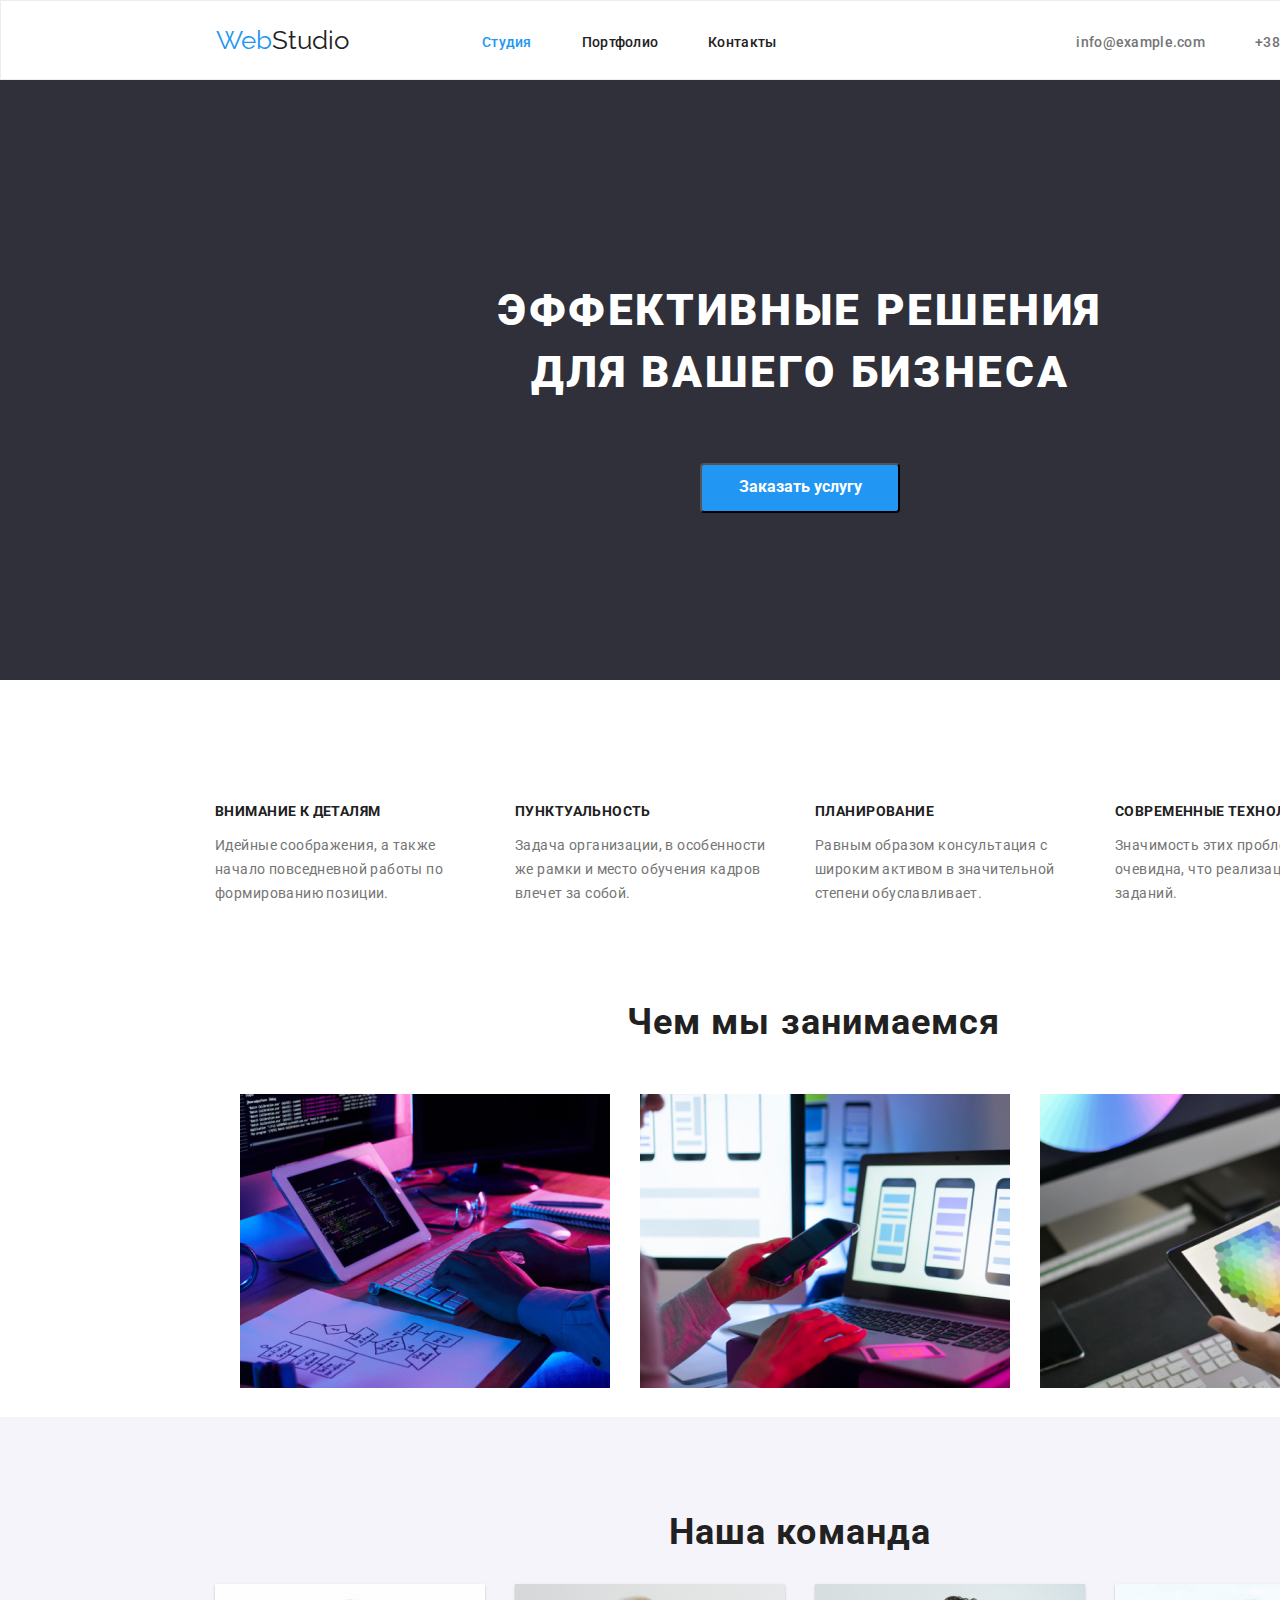
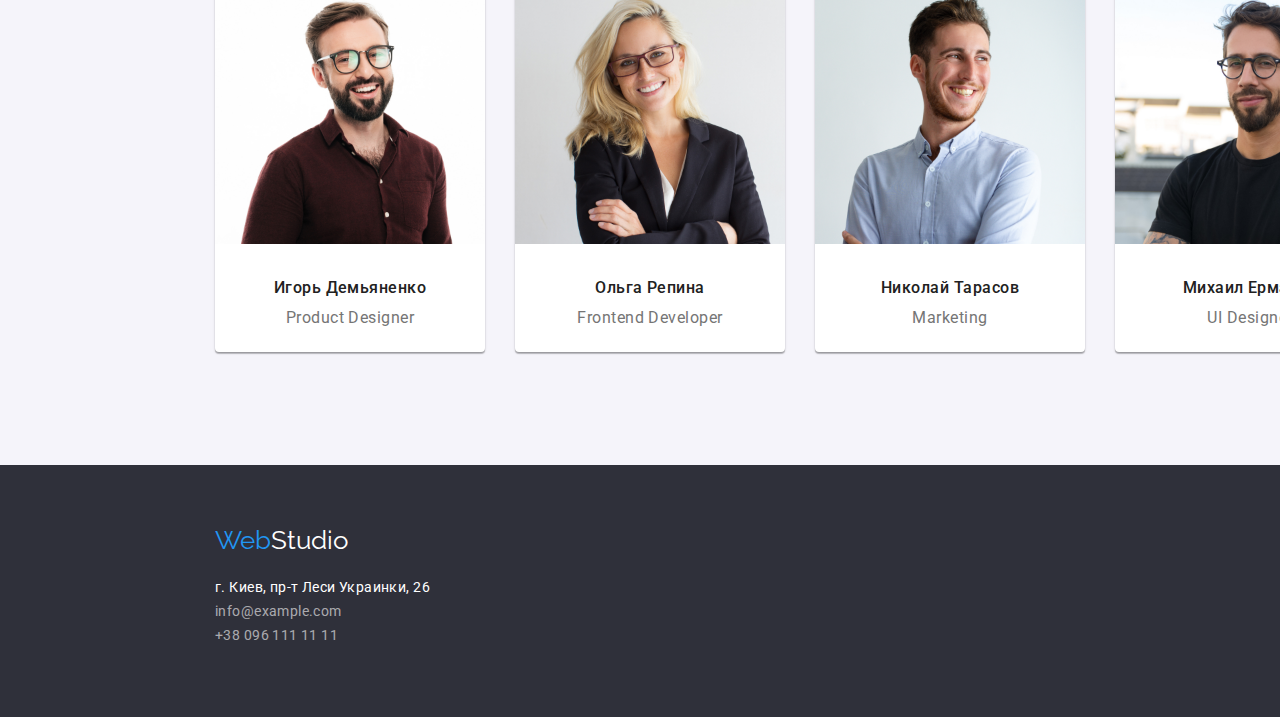
==== index.html @ 8dfb70b3 "Initial commit" ====
<!DOCTYPE html>
<html lang="en">
<head>
    <meta charset="UTF-8">
    <meta http-equiv="X-UA-Compatible" content="IE=edge">
    <meta name="viewport" content="width=device-width, initial-scale=1.0">
    <title>Студия</title>
    <link rel="stylesheet" href="https://cdnjs.cloudflare.com/ajax/libs/modern-normalize/1.0.0/modern-normalize.min.css" />
    <link rel="preconnect" href="https://fonts.googleapis.com">
    <link rel="preconnect" href="https://fonts.gstatic.com" crossorigin>
    <link href="https://fonts.googleapis.com/css2?family=Raleway:wght@700&family=Roboto:wght@400;500;700;900&display=swap" rel="stylesheet">
    <link rel="stylesheet" href="./css/styles.css">

</head>
    <body>
    <header>
         <nav class="page-nav">
        
                <a href="" class="page-nav-logo"><span class="logo-web">Web</span><span class="logo-studio">Studio</span></a>
            
                <ul class="nav-list list">
                    <li> <a href="./index.html" class="link accent">Студия</a></li>
                    <li> <a href="./portfolio.html" class="link">Портфолио</a></li>
                    <li> <a href="" class="link">Контакты</a></li>
                </ul>
        </nav>
                <ul class="page-header-registration list">
                    <li><a href="mailto:info@example.com" class="mail">info@example.com</a></li>
                    <li><a href="tell:+380961111111" class="tell">+38 096 111 11 11</a></li>
                </ul>
     </header>
    
    <main>
        <section class="hero">
            <h1 class="hero-title">Эффективные решения <br> для вашего бизнеса</h1>
            <button type="button" class="hero-button">Заказать услугу</button>
        </section>

         <section class="specifics">

                <h2 hidden>Особенности</h2>

            <ul class="specifics-list list">
                <li class="specifics-section">
                    <h3 class="specifics-title">Внимание к деталям</h3>
                    <p class="specifics-text">Идейные соображения, а также начало повседневной работы по формированию позиции.</p>
                </li> 
                <li class="specifics-section">
                    <h3 class="specifics-title">Пунктуальность</h3>
                    <p class="specifics-text">Задача организации, в особенности же рамки и место обучения кадров влечет за собой.</p>
                </li>
                    <li class="specifics-section">
                    <h3 class="specifics-title">Планирование</h3>
                    <p class="specifics-text">Равным образом консультация с широким активом в значительной степени обуславливает.</p>
                </li>
                <li class="specifics-section">
                        <h3 class="specifics-title">Современные технологии</h3>
                        <p class="specifics-text">Значимость этих проблем настолько очевидна, что реализация плановых заданий.</p>
                </li>
            </ul>
            </section>
            <section  class="works">
                <h2 class="works-title">Чем мы занимаемся</h2>

                <ul class="works-list list">
                    <li>
                        <img class="works-img" src="./images/img.jpg" alt="Обработка данных" width="370">
                    </li>
                    <li>
                        <img class="works-img" src="./images/phon.jpg" alt="Адаптация для мобильных устройств" width="370">
                    </li>
                    <li>
                        <img class="works-img" src="./images/planshet.jpg" alt="визуальный контент" width="370">
                    </li>
                </ul>
            </section> 

        <section class="about-team">
            <h2 class="about-team-title">Наша команда</h2>

            <ul class="team-list list">
                <li>
                    <div class="person-card">
                        <img src="./images/demianenko.jpg" alt="portrait" width="270">
                        <h3 class="team-name">Игорь Демьяненко</h3>
                        <p class="team-position">Product Designer</p>
                    </div>
                </li>
                <li>
                    <div class="person-card">
                        <img src="./images/repina.jpg" alt="portrait" width="270">
                        <h3 class="team-name">Ольга Репина</h3>
                        <p class="team-position">Frontend Developer</p>
                    </div>
                </li>
                <li>
                    <div class="person-card">
                        <img src="./images/tarasov.jpg" alt="portrait" width="270">
                        <h3 class="team-name">Николай Тарасов</h3>
                        <p class="team-position">Marketing</p>
                    </div>
                </li>
                <li>
                    <div class="person-card">
                        <img src="./images/ermakov.jpg" alt="portrait" width="270">
                        <h3 class="team-name">Михаил Ермаков</h3>
                        <p class="team-position">UI Designer</p>
                    </div>
                </li>
            </ul>        
        </section>
    </main>

    <footer>
        <div class="footer">
            <div class="footer-logo">
                <a href="" class="page-nav-logo"><span class="logo-web">Web</span><span class="logo-studio-footer">Studio</span></a>
            </div>
            <address>
                <ul class="footer-list list">
                    <li class="footer-list-adress"><a href="address">г. Киев, пр-т Леси Украинки, 26</a></li>
                    <li class="footer-list-mail"><a href="mailto:info@example.com">info@example.com</a></li>
                    <li class="footer-list-tell"><a href="tel:+380961111111">+38 096 111 11 11</a></li>
                </ul>
            </address>
        </div>
      
    </footer>

</body>
</html>
---- css/styles.css ----
:root {
    --primary-text-color: #757575;
    --title-text-color: #212121;
    --accent-color: #2196f3;
    --bj-color: #ffffff;
    --bj-hero: #2f303a;
    --bj-about: #e5e5e5;
    --bj-team: #f5f4fa;
}

body {
    font-family: "Roboto", sans-serif;
}

header {
    box-sizing: border-box;
    width: 1600px;
    height: 80px;
    border: 1px solid #ECECEC;
    background-color: var(--bj-color);
}

.header:hover,
.header:active,
.hero:focus {
    color: #2196f3;
}

.page-nav {
    display: flex;
    float: left;
}

.logo-web {
    font-family: "Raleway", sans-serif;
    font-size: 26px;
    line-height:1.2;
    color: var(--accent-color);
}

.logo-studio {
    font-family: "Raleway", sans-serif;
    font-size: 26px;
    line-height:1.2;
    color: var(--title-text-color);
}

.list {
    list-style: none;
}

.link,
.mail,
.tell {
    text-decoration: none;
}

.link {
    font-weight: 500;
    font-size: 14px;
    line-height: 1.14;
    letter-spacing: 0.02em;
    margin-right: 50px;
    color: var(--title-text-color);
}

.accent {
    color: var(--accent-color);
}

.mail,
.tell {
    font-weight: 500;
    font-size: 14px;
    line-height:1.14;
    letter-spacing: 0.02em;
    color: var(--primary-text-color);
}

.tell {
    margin-right: 215px;
    margin-left: 50px;
}

.mail {
    margin-left: 210px;
}

.nav-list,
.page-header-registration {
    display: flex;
    text-align: center;
    margin: 0px;
    padding-top: 32px;
}

.page-nav-logo {
    margin: 24px 93px 25px 215px;
}

.page-nav-logo:hover,
.nav-list .link:hover,
.page-header-registration .mail:hover,
.page-header-registration .tell:hover {
    color: var(--accent-color);
}

.page-nav-logo:focus,
.nav-list .link:focus,
.page-header-registration .mail:focus,
.page-header-registration .tell:focus {
    color: var(--accent-color);
}

.page-header-registration .mail,
.page-header-registration .tell {
    cursor: pointer;
}

.page-nav-logo {
    text-decoration: none;
}

.nav-list>li {
    text-decoration: none;
}

.hero {
    display: block;
    flex-direction: column;
    width: 1600px;
    height: 600px;
    background-color: var(--bj-hero);
}

.hero-title {
    text-align: center;
    text-transform: uppercase;
    margin-top: 0px;
    padding-top: 200px;
    font-weight: 900;
    font-size: 44px;
    line-height:1.4;
    letter-spacing: 0.06em;
    color: var(--bj-color);
}

.hero-button {
    width: 200px;
    height: 50px;
    left: 700px;
    top: 430px;
    width: 200px;
    height: 50px;
    margin: 30px 700px 200px 700px;
    border-radius: 4px;
    background: var(--accent-color);
    font-weight: 700;
    font-size: 16px;
    line-height:1.9;
    text-align: center;
    color: var(--bj-color);
}

.hero-button:hover {
    cursor: pointer;
}

.hero-button:focus {
    border-color: var(--bj-color);
}

.about {
    background-color: var(--bj-about);
}

.specifics {
    padding-bottom: 94px;
}

.specifics-list {
    box-sizing: border-box;
    width: 1170px;
    height: 101px;
    display: flex;
    padding-left: 215px;
    padding-right: 215px;
    padding-top: 94px;
}

.specifics-section {
    float: left;
    margin-right: 30px;
}

.specifics-title {
    font-weight: 700;
    font-size: 14px;
    line-height: 1.14;
    letter-spacing: 0.03em;
    text-transform: uppercase;
    color: var(--title-text-color);
}

.specifics-text {
    width: 270px;
    height: 75px;
    margin-top: 10px;
    font-size: 14px;
    line-height: 1.7;
    letter-spacing: 0.03em;
    color: var(--primary-text-color);
}

.works {
    box-sizing: border-box;
    width: 1170px;
    height: 386px;
    padding-left: 200px;
}

.works-title {
    font-weight: 700;
    font-size: 36px;
    line-height: 1.2;
    letter-spacing: 0.03em;
    margin-top: 94px;
    margin-bottom: 50px;
    margin-left: 427px;
    color: var(--title-text-color);
}

.works-list {
    display: flex;
    align-items: center;
    margin: 0;
}

.works-img {
    margin: 0;
    margin-right: 30px;
}

.about-team {
    box-sizing: border-box;
    width: 1600px;
    height: 648px;
    background-color: var(--bj-team);
}

.about-team-title {
    font-weight: 700;
    font-size: 36px;
    line-height: 1.2;
    text-align: center;
    letter-spacing: 0.03em;
    color: var(--title-text-color);
    padding-top: 94px;
}

.team-list {
    display: flex;
    align-items: center;
    margin: 0;
    padding-left: 215px;
}

.person-card {
    box-sizing: border-box;
    width: 270px;
    height: 368px;
    background-color: var(--bj-color);
    border-radius: 0px 0px 4px 4px;
    box-shadow: 0px 1px 3px rgba(0, 0, 0, 0.12), 0px 1px 1px rgba(0, 0, 0, 0.14),
        0px 2px 1px rgba(0, 0, 0, 0.2);
    margin-right: 30px;
}

.team-name {
    font-weight: 500;
    font-size: 16px;
    line-height: 1.2;
    text-align: center;
    letter-spacing: 0.03em;
    color: var(--title-text-color);
    margin-top: 30px;
    margin-bottom: 0px;
}

.team-position {
    font-size: 16px;
    line-height: 1.2;
    text-align: center;
    letter-spacing: 0.03em;
    color: var(--primary-text-color);
    margin-top: 10px;
}

.footer {
    box-sizing: border-box;
    width: 1600px;
    height: 252px;
    background-color: var(--bj-hero);
}

.footer-logo {
    padding-top: 60px;
}

.logo-studio-footer {
    font-family: "Raleway", sans-serif;
    font-size: 26px;
    line-height: 1.2;
    color: var(--bj-color);
}

.footer-list {
    margin: 0;
    padding-left: 215px;
    padding-top: 20px;
    text-decoration: none;
}

.footer-list-adress > a{
    font-style: normal;
    font-weight: 400;
    font-size: 14px;
    line-height: 1.7;
    letter-spacing: 0.03em;
    text-decoration: none;
    margin-top: 20px;
    color: var(--bj-color);
    }

.footer-list-mail > a{
    font-style: normal;
    font-weight: 400;
    font-size: 14px;
    line-height: 1.7;    
    letter-spacing: 0.03em;
    color: rgba(255, 255, 255, 0.6);
    text-decoration: none;
    padding-top: 9px;
}

.footer-list-tell > a {
    font-style: normal;
    font-weight: 400;
    font-size: 14px;
    line-height: 1.7;
    letter-spacing: 0.03em;
    color: rgba(255, 255, 255, 0.6);
    text-decoration: none;
    padding-top: 9px;
}

.footer-list-mail > a:hover,
.footer-list-tell > a:hover,
.footer-list-mail > a:focus,
.footer-list-tell > a:focus {
    color: var(--accent-color);
}

.portfolio-main {
    box-sizing: border-box;
    width: 1445px;
    margin: 0px 0px;
    padding-left: 215px;
}

.nav {
    margin: 0;
  padding-top: 94px;
  padding-left: 280px;
  padding-bottom: 50px;
}

.nav-button {
    font-weight: 500;
    font-size: 16px;
    line-height: 1.6;
    text-align: center;
    letter-spacing: 0.03em;
    color: var(--title-text-color);
    background-color: var(--bj-team);
    border-radius: 4px;
    border: none;
    padding: 6px 22px;
}

.nav-button:hover,
.nav-button:focus {
    cursor: pointer;
    color: var(--bj-color);
    background-color: var(--accent-color);
    box-shadow: 0px 3px 1px rgba(0, 0, 0, 0.1),
    0px 1px 2px rgba(0, 0, 0, 0.08),
    0px 2px 2px rgba(0, 0, 0, 0.12);
}

.project-cards {
    box-sizing: border-box;
    width: 1170;
    display: flex;
    flex-wrap: wrap;
    padding-left: 0;
    padding-bottom: 94px;
    display: flex;
}

.project-cards > li {
    padding-right: 30px;
    padding-bottom: 30px;
}

.project {
    box-sizing: border-box;
    width: 370px;
    height: 404px;
    border: 1px solid #EEEEEE;
    background-color: var(--bj-color);
    margin: 0;
    
}

.project-photo {
    margin: 0;
}

.project-name {
    font-weight: 700;
    font-size: 18px;
    line-height: 2;    
    letter-spacing: 0.06em;
    margin-left: 24px;
    color: var(--title-text-color);
}

.project-about {
    font-size: 16px;
    line-height: 1.9;
    letter-spacing: 0.03em;
    color: var(--primary-text-color);
    margin-left: 24px;
}
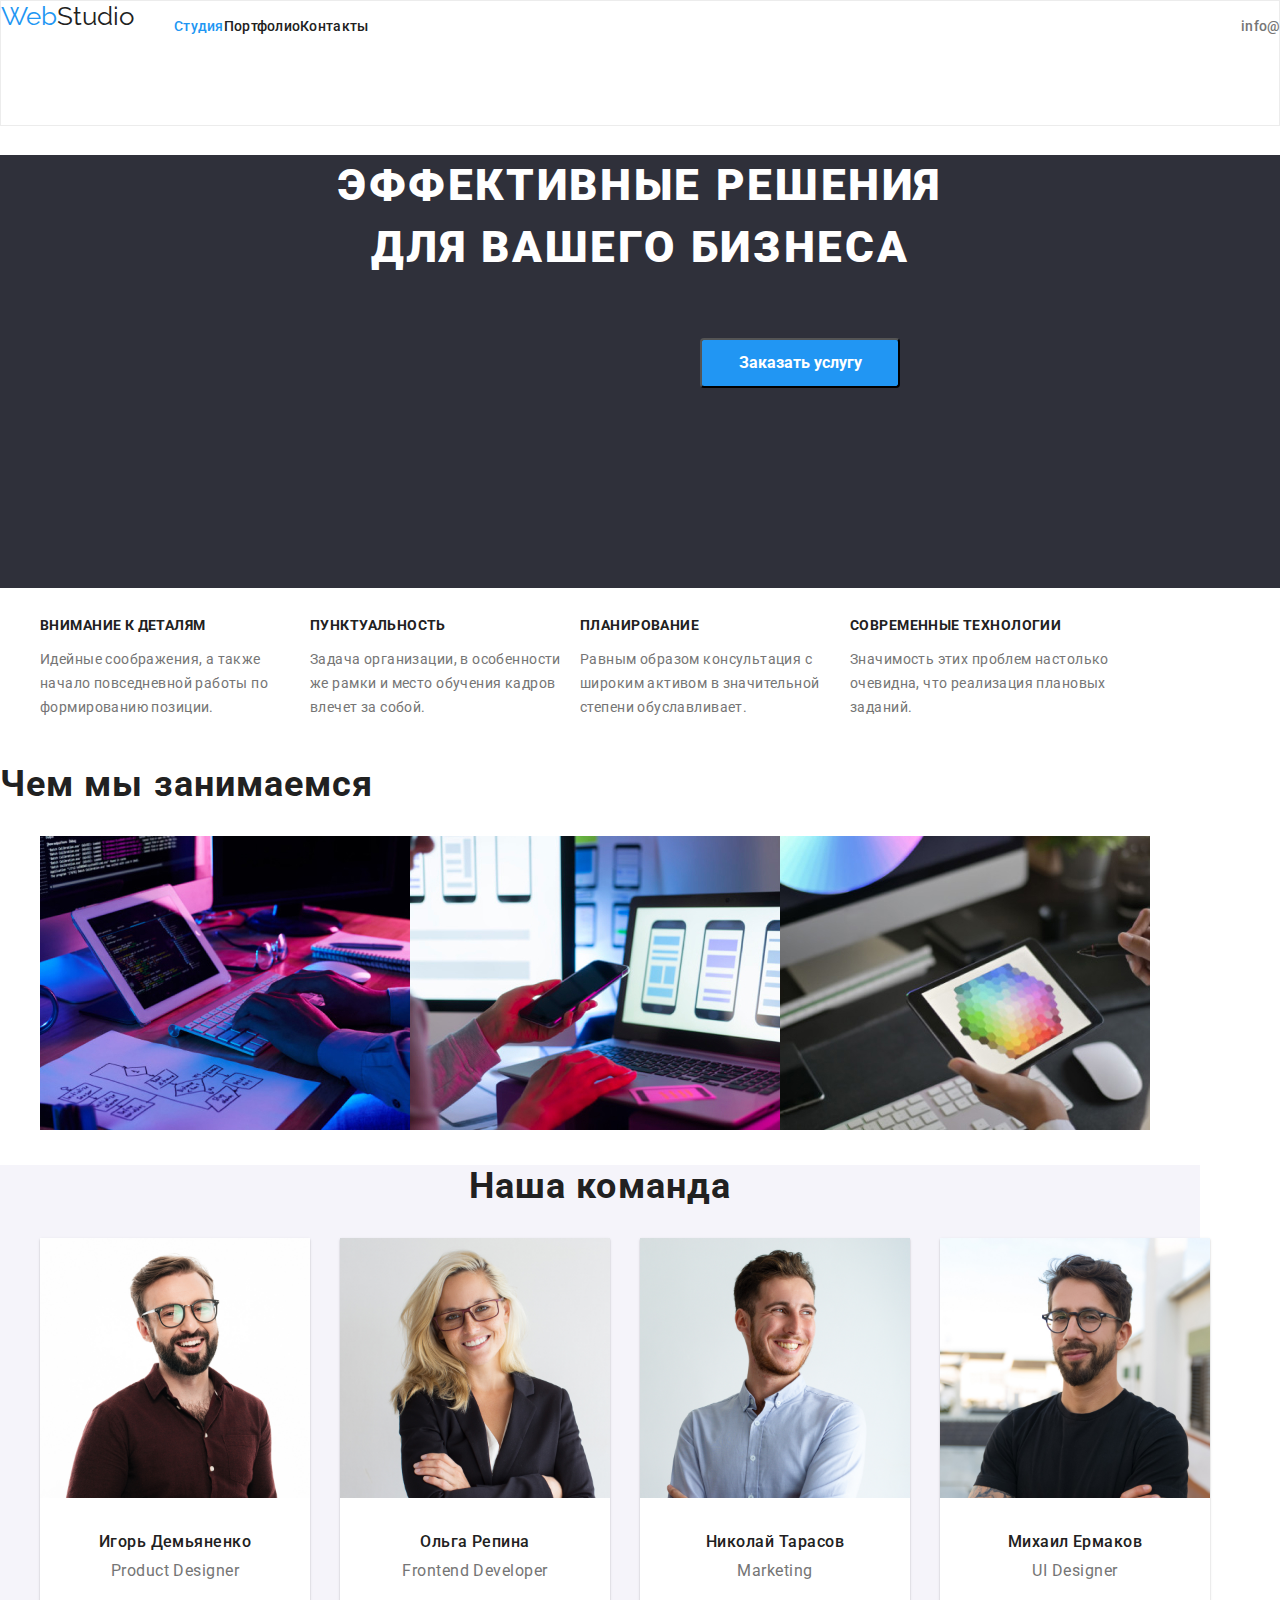
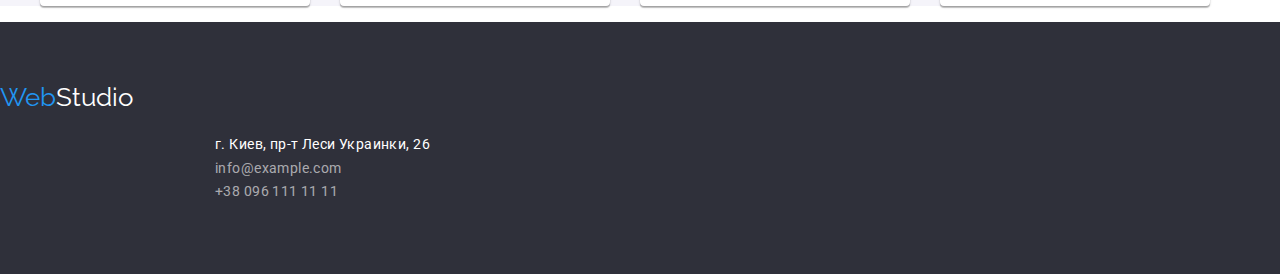
==== commit e3ae8c5b: "remove paddings" ====
--- a/index.html
+++ b/index.html
@@ -14,7 +14,7 @@
 </head>
     <body>
     <header>
-         <nav class="page-nav">
+         <nav class="page-nav container">
         
                 <a href="" class="page-nav-logo"><span class="logo-web">Web</span><span class="logo-studio">Studio</span></a>
             
@@ -36,7 +36,7 @@
             <button type="button" class="hero-button">Заказать услугу</button>
         </section>
 
-         <section class="specifics">
+         <section class="specifics container">
 
                 <h2 hidden>Особенности</h2>
 
@@ -59,7 +59,7 @@
                 </li>
             </ul>
             </section>
-            <section  class="works">
+            <section  class="works container">
                 <h2 class="works-title">Чем мы занимаемся</h2>
 
                 <ul class="works-list list">
@@ -75,7 +75,7 @@
                 </ul>
             </section> 
 
-        <section class="about-team">
+        <section class="about-team container">
             <h2 class="about-team-title">Наша команда</h2>
 
             <ul class="team-list list">
@@ -112,7 +112,7 @@
     </main>
 
     <footer>
-        <div class="footer">
+        <div class="footer container">
             <div class="footer-logo">
                 <a href="" class="page-nav-logo"><span class="logo-web">Web</span><span class="logo-studio-footer">Studio</span></a>
             </div>
--- a/css/styles.css
+++ b/css/styles.css
@@ -13,11 +13,13 @@
 }
 
 header {
-    box-sizing: border-box;
-    width: 1600px;
-    height: 80px;
     border: 1px solid #ECECEC;
     background-color: var(--bj-color);
+    outline: 1px #212121;
+}
+
+.container {
+    width: 1200px;
 }
 
 .header:hover,
@@ -60,7 +62,6 @@
     font-size: 14px;
     line-height: 1.14;
     letter-spacing: 0.02em;
-    margin-right: 50px;
     color: var(--title-text-color);
 }
 
@@ -78,24 +79,19 @@
 }
 
 .tell {
-    margin-right: 215px;
-    margin-left: 50px;
+   
 }
 
 .mail {
-    margin-left: 210px;
 }
 
 .nav-list,
 .page-header-registration {
     display: flex;
     text-align: center;
-    margin: 0px;
-    padding-top: 32px;
 }
 
 .page-nav-logo {
-    margin: 24px 93px 25px 215px;
 }
 
 .page-nav-logo:hover,
@@ -128,16 +124,12 @@
 .hero {
     display: block;
     flex-direction: column;
-    width: 1600px;
-    height: 600px;
     background-color: var(--bj-hero);
 }
 
 .hero-title {
     text-align: center;
     text-transform: uppercase;
-    margin-top: 0px;
-    padding-top: 200px;
     font-weight: 900;
     font-size: 44px;
     line-height:1.4;
@@ -175,22 +167,15 @@
 }
 
 .specifics {
-    padding-bottom: 94px;
 }
 
 .specifics-list {
-    box-sizing: border-box;
-    width: 1170px;
-    height: 101px;
-    display: flex;
-    padding-left: 215px;
-    padding-right: 215px;
-    padding-top: 94px;
+    display: flex;
+
 }
 
 .specifics-section {
-    float: left;
-    margin-right: 30px;
+  
 }
 
 .specifics-title {
@@ -204,19 +189,10 @@
 
 .specifics-text {
     width: 270px;
-    height: 75px;
-    margin-top: 10px;
     font-size: 14px;
     line-height: 1.7;
     letter-spacing: 0.03em;
     color: var(--primary-text-color);
-}
-
-.works {
-    box-sizing: border-box;
-    width: 1170px;
-    height: 386px;
-    padding-left: 200px;
 }
 
 .works-title {
@@ -224,27 +200,18 @@
     font-size: 36px;
     line-height: 1.2;
     letter-spacing: 0.03em;
-    margin-top: 94px;
-    margin-bottom: 50px;
-    margin-left: 427px;
     color: var(--title-text-color);
 }
 
 .works-list {
     display: flex;
     align-items: center;
-    margin: 0;
 }
 
 .works-img {
-    margin: 0;
-    margin-right: 30px;
 }
 
 .about-team {
-    box-sizing: border-box;
-    width: 1600px;
-    height: 648px;
     background-color: var(--bj-team);
 }
 
@@ -255,14 +222,11 @@
     text-align: center;
     letter-spacing: 0.03em;
     color: var(--title-text-color);
-    padding-top: 94px;
 }
 
 .team-list {
     display: flex;
     align-items: center;
-    margin: 0;
-    padding-left: 215px;
 }
 
 .person-card {
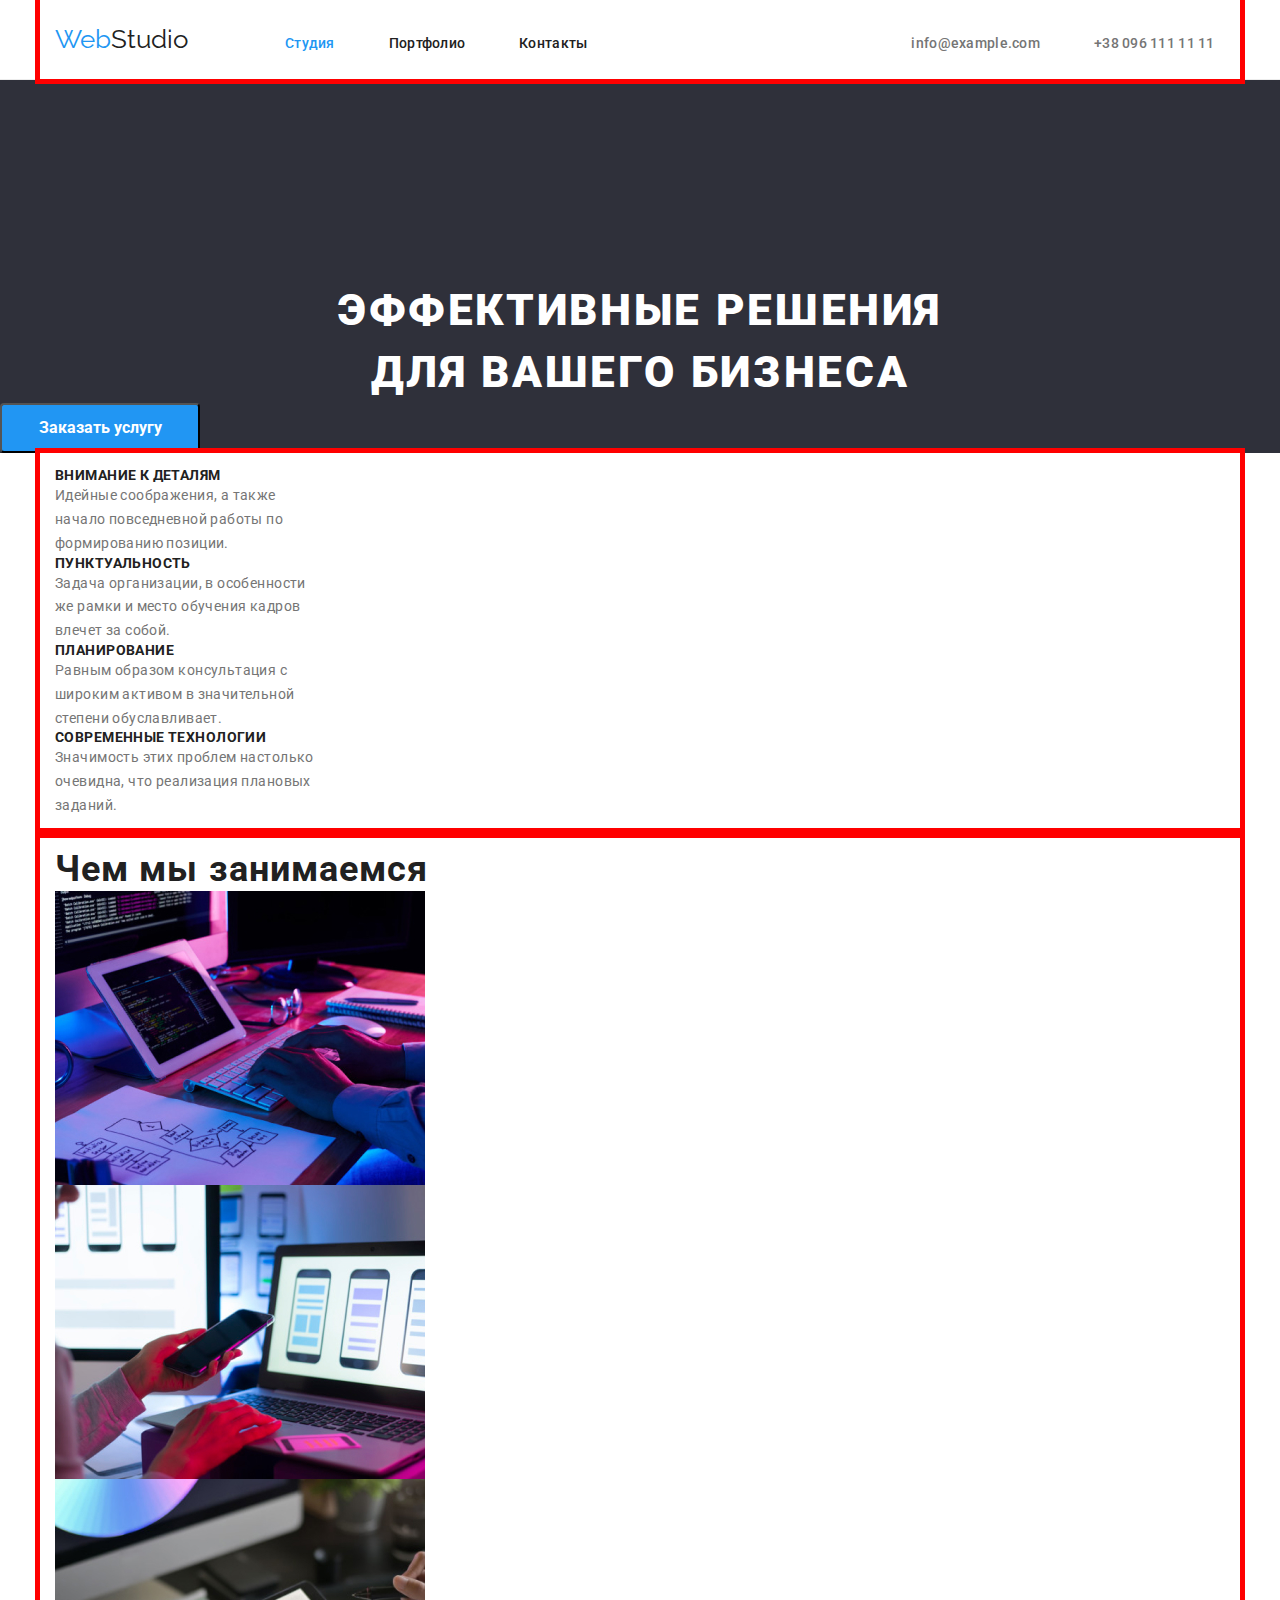
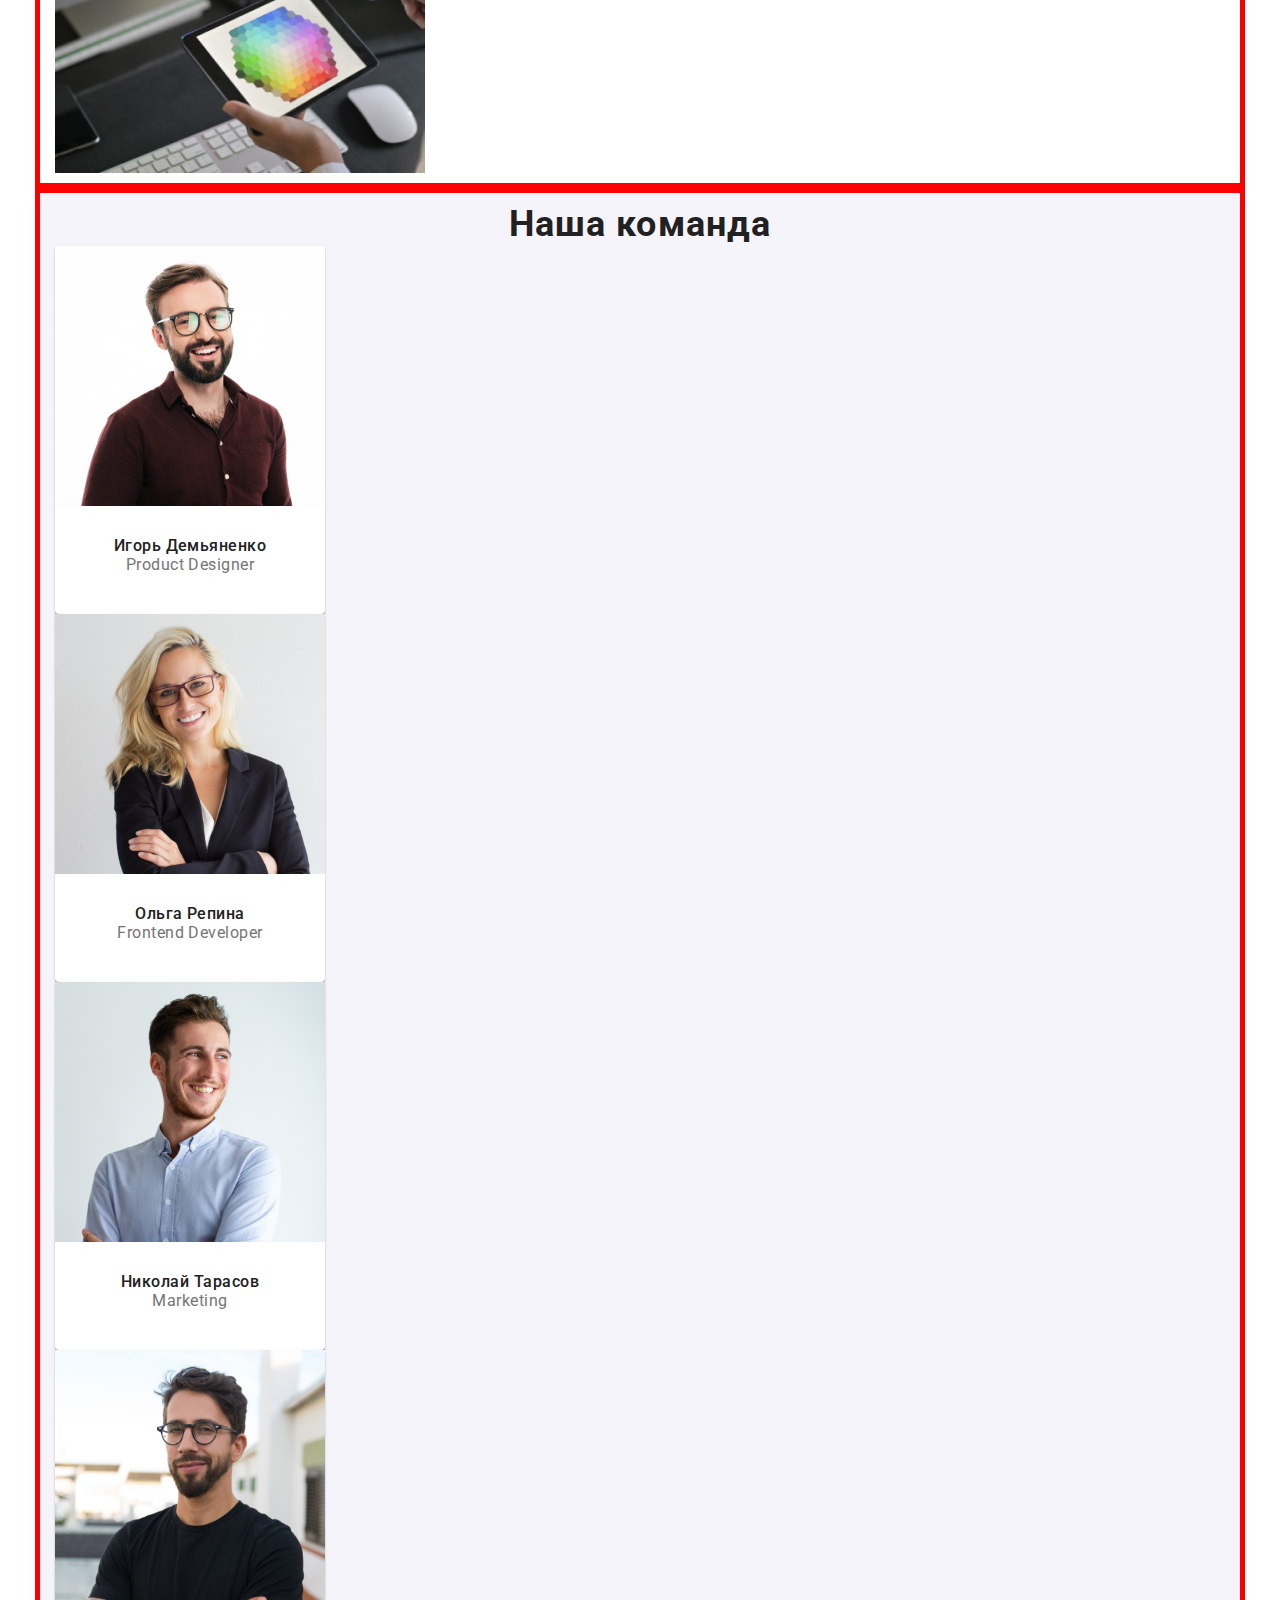
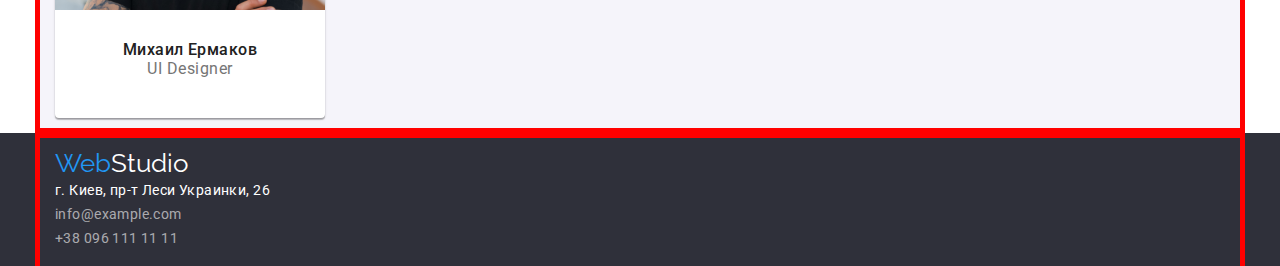
==== commit 35d65342: "update" ====
--- a/index.html
+++ b/index.html
@@ -1,5 +1,5 @@
 <!DOCTYPE html>
-<html lang="en">
+<html lang="ru">
 <head>
     <meta charset="UTF-8">
     <meta http-equiv="X-UA-Compatible" content="IE=edge">
@@ -14,9 +14,9 @@
 </head>
     <body>
     <header>
-         <nav class="page-nav container">
-        
-                <a href="" class="page-nav-logo"><span class="logo-web">Web</span><span class="logo-studio">Studio</span></a>
+        <div class="header container">
+         <nav class="page-nav">
+                        <a href="" class="page-nav-logo"><span class="logo-web">Web</span><span class="logo-studio">Studio</span></a>
             
                 <ul class="nav-list list">
                     <li> <a href="./index.html" class="link accent">Студия</a></li>
@@ -28,17 +28,18 @@
                     <li><a href="mailto:info@example.com" class="mail">info@example.com</a></li>
                     <li><a href="tell:+380961111111" class="tell">+38 096 111 11 11</a></li>
                 </ul>
+        </div>
      </header>
     
     <main>
         <section class="hero">
-            <h1 class="hero-title">Эффективные решения <br> для вашего бизнеса</h1>
+            <h1 class="hero-title ">Эффективные решения <br> для вашего бизнеса</h1>
             <button type="button" class="hero-button">Заказать услугу</button>
         </section>
 
          <section class="specifics container">
 
-                <h2 hidden>Особенности</h2>
+                <h2 class="visually-hidden">Особенности</h2>
 
             <ul class="specifics-list list">
                 <li class="specifics-section">
@@ -83,28 +84,28 @@
                     <div class="person-card">
                         <img src="./images/demianenko.jpg" alt="portrait" width="270">
                         <h3 class="team-name">Игорь Демьяненко</h3>
-                        <p class="team-position">Product Designer</p>
+                        <p class="team-position" lang="en">Product Designer</p>
                     </div>
                 </li>
                 <li>
                     <div class="person-card">
                         <img src="./images/repina.jpg" alt="portrait" width="270">
                         <h3 class="team-name">Ольга Репина</h3>
-                        <p class="team-position">Frontend Developer</p>
+                        <p class="team-position" lang="en">Frontend Developer</p>
                     </div>
                 </li>
                 <li>
                     <div class="person-card">
                         <img src="./images/tarasov.jpg" alt="portrait" width="270">
                         <h3 class="team-name">Николай Тарасов</h3>
-                        <p class="team-position">Marketing</p>
+                        <p class="team-position" lang="en">Marketing</p>
                     </div>
                 </li>
                 <li>
                     <div class="person-card">
                         <img src="./images/ermakov.jpg" alt="portrait" width="270">
                         <h3 class="team-name">Михаил Ермаков</h3>
-                        <p class="team-position">UI Designer</p>
+                        <p class="team-position" lang="en">UI Designer</p>
                     </div>
                 </li>
             </ul>        
@@ -124,7 +125,6 @@
                 </ul>
             </address>
         </div>
-      
     </footer>
 
 </body>
--- a/css/styles.css
+++ b/css/styles.css
@@ -8,29 +8,51 @@
     --bj-team: #f5f4fa;
 }
 
+.visually-hidden {
+    clip: rect(0 0 0 0);
+    clip-path: inset(50%);
+    height: 1px;
+    overflow: hidden;
+    position: absolute;
+    white-space: nowrap;
+    width: 1px;
+}
+img {
+    display: block;
+    max-width: 100%;
+    height: auto;
+}
+
+h1, h2, h3, h4, p {
+    margin: 0;
+}
+
 body {
     font-family: "Roboto", sans-serif;
+    justify-content: center;
+    align-items: baseline;
 }
 
 header {
-    border: 1px solid #ECECEC;
+    border-bottom: 1px solid #ECECEC;
     background-color: var(--bj-color);
-    outline: 1px #212121;
-}
+    }
 
 .container {
     width: 1200px;
-}
-
-.header:hover,
-.header:active,
-.hero:focus {
-    color: #2196f3;
+    padding: 15px;
+    outline: 5px solid red;
+    align-items: center;
+    margin-left: auto;
+    margin-right: auto;
+}
+.header {
+    padding-top: 24px;
+    padding-bottom: 24px;
 }
 
 .page-nav {
-    display: flex;
-    float: left;
+    display: inline-block;
 }
 
 .logo-web {
@@ -49,6 +71,8 @@
 
 .list {
     list-style: none;
+    margin: 0;
+    padding: 0;
 }
 
 .link,
@@ -60,7 +84,7 @@
 .link {
     font-weight: 500;
     font-size: 14px;
-    line-height: 1.14;
+    line-height: 16px;
     letter-spacing: 0.02em;
     color: var(--title-text-color);
 }
@@ -78,20 +102,18 @@
     color: var(--primary-text-color);
 }
 
-.tell {
-   
-}
-
-.mail {
-}
-
 .nav-list,
 .page-header-registration {
-    display: flex;
-    text-align: center;
-}
-
-.page-nav-logo {
+    display: inline-block;
+}
+
+.nav-list {
+    margin-left: 93px;
+    margin-right: 270px;
+}
+
+.page-header-registration .mail {
+    padding-right: 50px;
 }
 
 .page-nav-logo:hover,
@@ -111,19 +133,24 @@
 .page-header-registration .mail,
 .page-header-registration .tell {
     cursor: pointer;
-}
+    }
 
 .page-nav-logo {
     text-decoration: none;
 }
 
 .nav-list>li {
-    text-decoration: none;
+    display: inline;
+    text-decoration: none;
+    margin-right: 50px;
+}
+
+.page-header-registration > li {
+    display: inline;
 }
 
 .hero {
-    display: block;
-    flex-direction: column;
+    padding-top: 200px;
     background-color: var(--bj-hero);
 }
 
@@ -140,11 +167,6 @@
 .hero-button {
     width: 200px;
     height: 50px;
-    left: 700px;
-    top: 430px;
-    width: 200px;
-    height: 50px;
-    margin: 30px 700px 200px 700px;
     border-radius: 4px;
     background: var(--accent-color);
     font-weight: 700;
@@ -156,6 +178,7 @@
 
 .hero-button:hover {
     cursor: pointer;
+    background-color: ;
 }
 
 .hero-button:focus {
@@ -170,7 +193,6 @@
 }
 
 .specifics-list {
-    display: flex;
 
 }
 
@@ -204,8 +226,7 @@
 }
 
 .works-list {
-    display: flex;
-    align-items: center;
+
 }
 
 .works-img {
@@ -225,8 +246,7 @@
 }
 
 .team-list {
-    display: flex;
-    align-items: center;
+
 }
 
 .person-card {
@@ -237,7 +257,6 @@
     border-radius: 0px 0px 4px 4px;
     box-shadow: 0px 1px 3px rgba(0, 0, 0, 0.12), 0px 1px 1px rgba(0, 0, 0, 0.14),
         0px 2px 1px rgba(0, 0, 0, 0.2);
-    margin-right: 30px;
 }
 
 .team-name {
@@ -257,18 +276,13 @@
     text-align: center;
     letter-spacing: 0.03em;
     color: var(--primary-text-color);
-    margin-top: 10px;
-}
-
-.footer {
-    box-sizing: border-box;
-    width: 1600px;
-    height: 252px;
+}
+
+footer {
     background-color: var(--bj-hero);
 }
 
 .footer-logo {
-    padding-top: 60px;
 }
 
 .logo-studio-footer {
@@ -279,9 +293,6 @@
 }
 
 .footer-list {
-    margin: 0;
-    padding-left: 215px;
-    padding-top: 20px;
     text-decoration: none;
 }
 
@@ -292,7 +303,6 @@
     line-height: 1.7;
     letter-spacing: 0.03em;
     text-decoration: none;
-    margin-top: 20px;
     color: var(--bj-color);
     }
 
@@ -304,7 +314,6 @@
     letter-spacing: 0.03em;
     color: rgba(255, 255, 255, 0.6);
     text-decoration: none;
-    padding-top: 9px;
 }
 
 .footer-list-tell > a {
@@ -315,7 +324,6 @@
     letter-spacing: 0.03em;
     color: rgba(255, 255, 255, 0.6);
     text-decoration: none;
-    padding-top: 9px;
 }
 
 .footer-list-mail > a:hover,
@@ -326,17 +334,10 @@
 }
 
 .portfolio-main {
-    box-sizing: border-box;
-    width: 1445px;
-    margin: 0px 0px;
-    padding-left: 215px;
+  
 }
 
 .nav {
-    margin: 0;
-  padding-top: 94px;
-  padding-left: 280px;
-  padding-bottom: 50px;
 }
 
 .nav-button {
@@ -349,7 +350,6 @@
     background-color: var(--bj-team);
     border-radius: 4px;
     border: none;
-    padding: 6px 22px;
 }
 
 .nav-button:hover,
@@ -364,31 +364,25 @@
 
 .project-cards {
     box-sizing: border-box;
-    width: 1170;
-    display: flex;
-    flex-wrap: wrap;
-    padding-left: 0;
-    padding-bottom: 94px;
-    display: flex;
+
 }
 
 .project-cards > li {
-    padding-right: 30px;
-    padding-bottom: 30px;
+
 }
 
 .project {
     box-sizing: border-box;
-    width: 370px;
-    height: 404px;
-    border: 1px solid #EEEEEE;
+    border-bottom: 1px solid #EEEEEE;
+    border-right: 1px solid #EEEEEE;
+    border-left: 1px solid #EEEEEE;
     background-color: var(--bj-color);
-    margin: 0;
+   
     
 }
 
 .project-photo {
-    margin: 0;
+display: flex;
 }
 
 .project-name {
@@ -396,7 +390,6 @@
     font-size: 18px;
     line-height: 2;    
     letter-spacing: 0.06em;
-    margin-left: 24px;
     color: var(--title-text-color);
 }
 
@@ -405,5 +398,4 @@
     line-height: 1.9;
     letter-spacing: 0.03em;
     color: var(--primary-text-color);
-    margin-left: 24px;
 }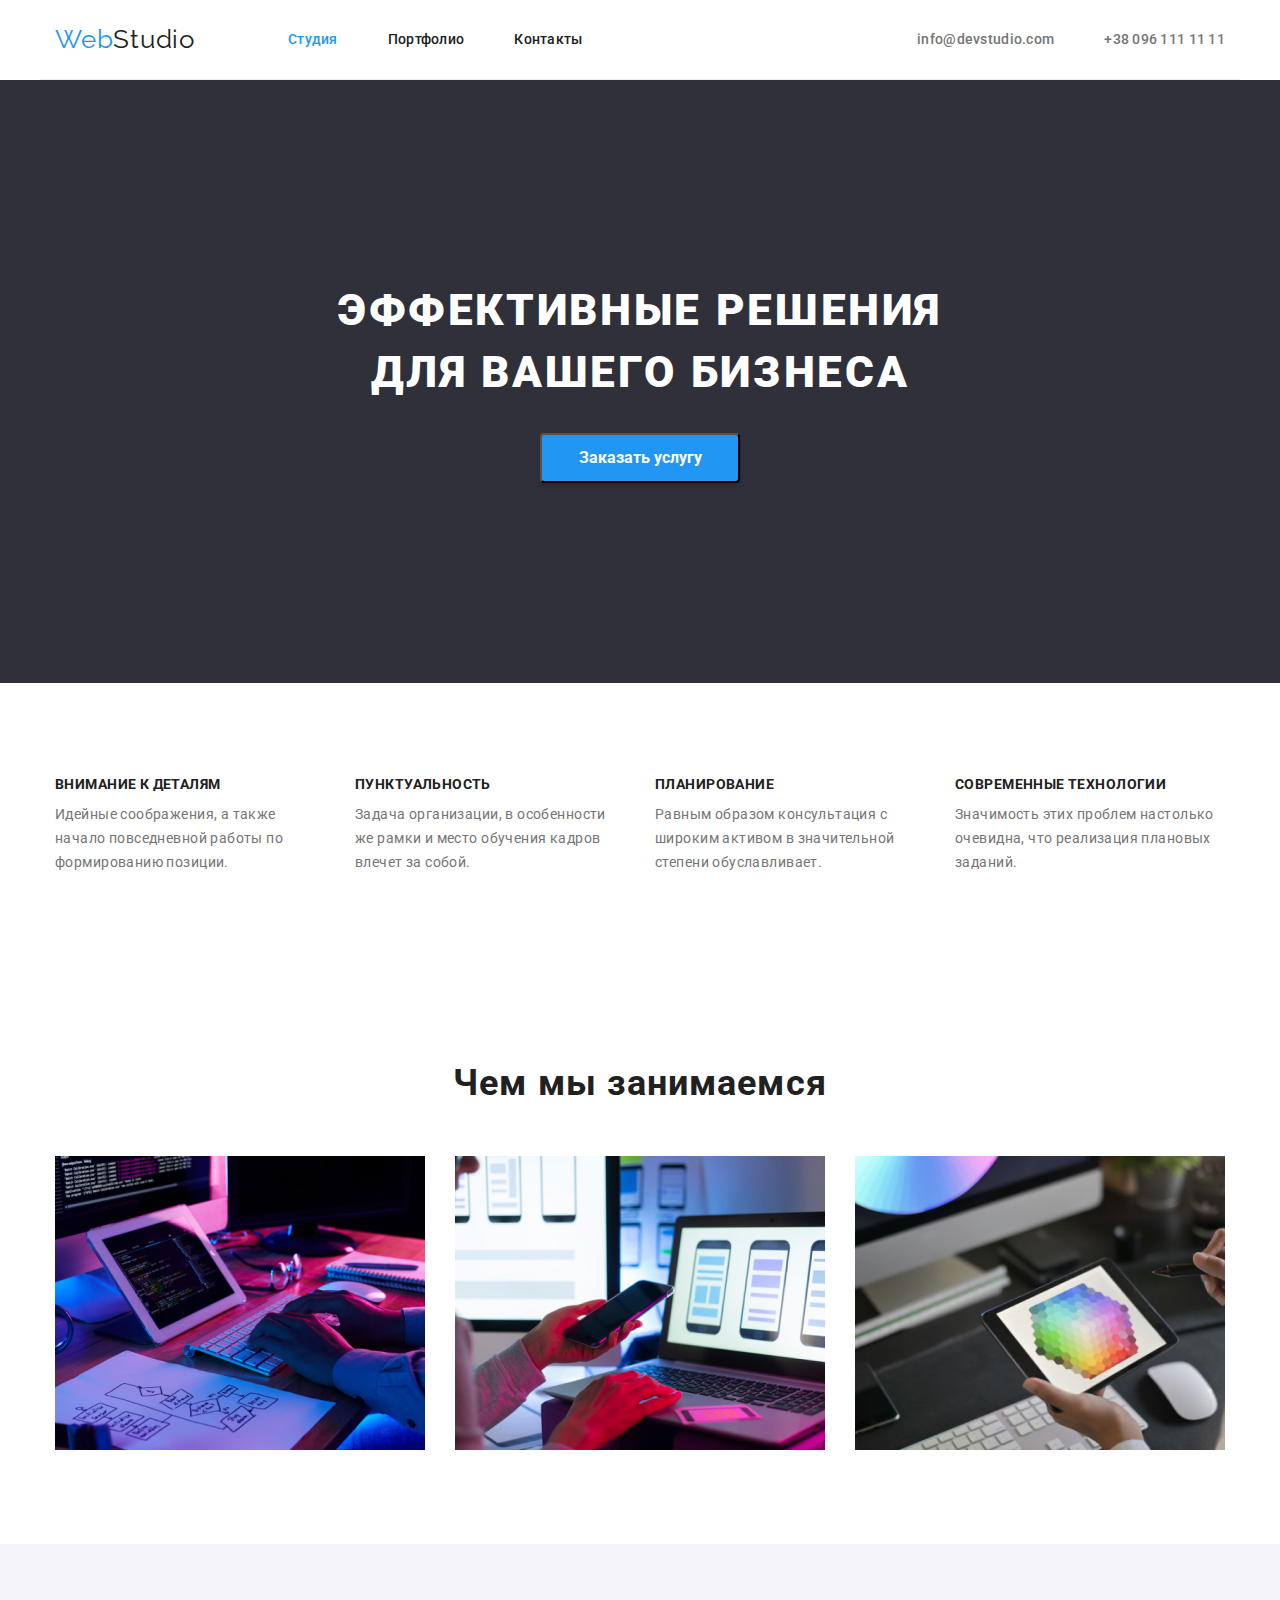
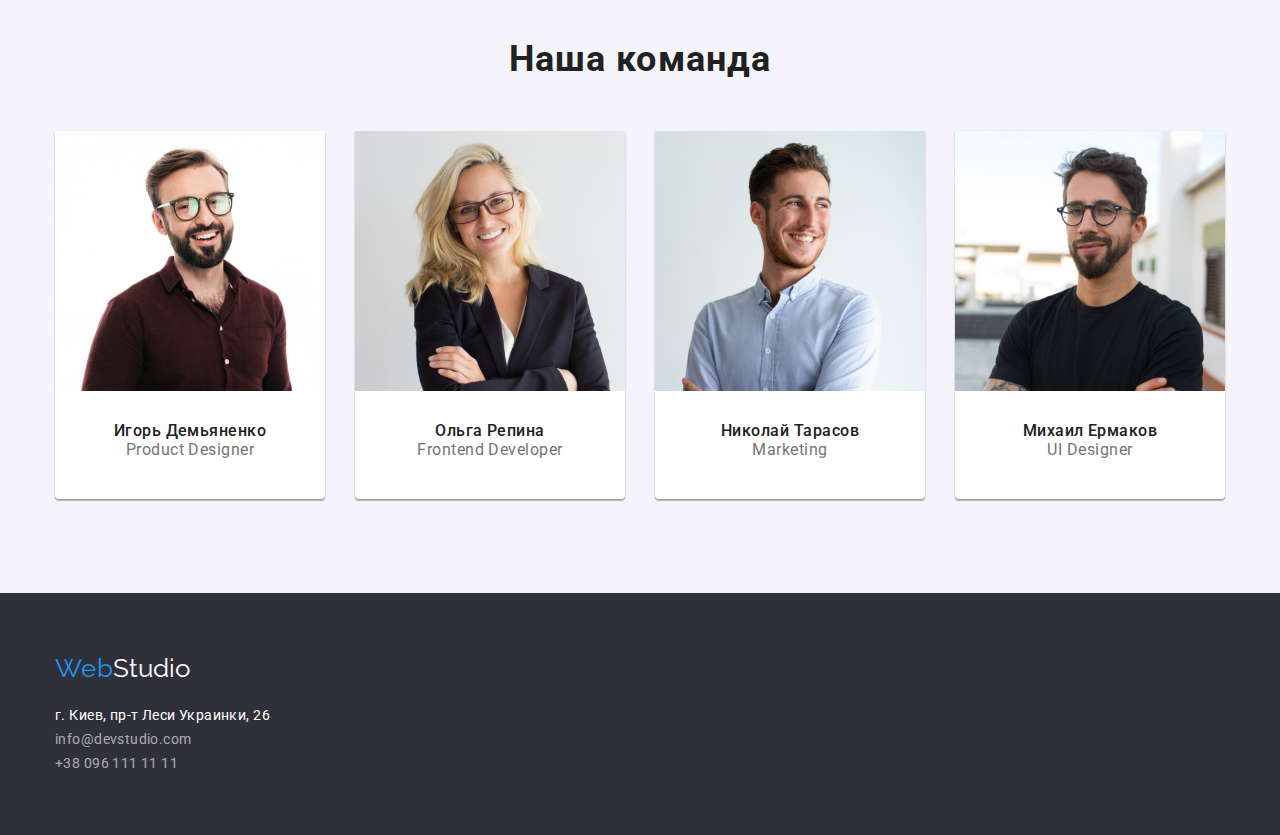
==== commit cb3cca5c: "update HW03" ====
--- a/index.html
+++ b/index.html
@@ -25,7 +25,7 @@
                 </ul>
         </nav>
                 <ul class="page-header-registration list">
-                    <li><a href="mailto:info@example.com" class="mail">info@example.com</a></li>
+                    <li><a href="mailto:info@devstudio.com" class="mail">info@devstudio.com</a></li>
                     <li><a href="tell:+380961111111" class="tell">+38 096 111 11 11</a></li>
                 </ul>
         </div>
@@ -37,7 +37,7 @@
             <button type="button" class="hero-button">Заказать услугу</button>
         </section>
 
-         <section class="specifics container">
+         <section class="specifics container section">
 
                 <h2 class="visually-hidden">Особенности</h2>
 
@@ -60,8 +60,10 @@
                 </li>
             </ul>
             </section>
-            <section  class="works container">
-                <h2 class="works-title">Чем мы занимаемся</h2>
+
+            <section  class="works container section">
+
+                <h2 class="works-title"> Чем мы занимаемся</h2>
 
                 <ul class="works-list list">
                     <li>
@@ -76,7 +78,8 @@
                 </ul>
             </section> 
 
-        <section class="about-team container">
+        <section class="about-team section">
+            <div class="container">
             <h2 class="about-team-title">Наша команда</h2>
 
             <ul class="team-list list">
@@ -108,7 +111,8 @@
                         <p class="team-position" lang="en">UI Designer</p>
                     </div>
                 </li>
-            </ul>        
+            </ul>   
+            </div>
         </section>
     </main>
 
@@ -120,7 +124,7 @@
             <address>
                 <ul class="footer-list list">
                     <li class="footer-list-adress"><a href="address">г. Киев, пр-т Леси Украинки, 26</a></li>
-                    <li class="footer-list-mail"><a href="mailto:info@example.com">info@example.com</a></li>
+                    <li class="footer-list-mail"><a href="mailto:info@devstudio.com">info@devstudio.com</a></li>
                     <li class="footer-list-tell"><a href="tel:+380961111111">+38 096 111 11 11</a></li>
                 </ul>
             </address>
--- a/css/styles.css
+++ b/css/styles.css
@@ -17,6 +17,12 @@
     white-space: nowrap;
     width: 1px;
 }
+
+.section {
+    padding-top: 94px;
+    padding-bottom: 94px;
+}
+
 img {
     display: block;
     max-width: 100%;
@@ -33,40 +39,44 @@
     align-items: baseline;
 }
 
-header {
+.header {
+    display: flex;
+    align-items: center;
     border-bottom: 1px solid #ECECEC;
     background-color: var(--bj-color);
+    padding-top: 24px;
+    padding-bottom: 24px;
     }
 
 .container {
     width: 1200px;
-    padding: 15px;
-    outline: 5px solid red;
+    padding-left: 15px;
+    padding-right: 15px;
     align-items: center;
     margin-left: auto;
     margin-right: auto;
 }
-.header {
-    padding-top: 24px;
-    padding-bottom: 24px;
-}
 
 .page-nav {
-    display: inline-block;
+    display: flex;
+    align-items: center;
 }
 
 .logo-web {
-    font-family: "Raleway", sans-serif;
-    font-size: 26px;
-    line-height:1.2;
-    color: var(--accent-color);
+        font-family: "Raleway",
+        sans-serif;
+        font-size: 26px;
+        line-height: 1.19;
+        letter-spacing: 0.03em;
+        color: var(--accent-color);
 }
 
 .logo-studio {
-    font-family: "Raleway", sans-serif;
-    font-size: 26px;
-    line-height:1.2;
-    color: var(--title-text-color);
+        font-family: "Raleway", sans-serif;
+        font-size: 26px;
+        line-height: 1.19;
+        letter-spacing: 0.03em;
+        color: var(--title-text-color);
 }
 
 .list {
@@ -81,12 +91,14 @@
     text-decoration: none;
 }
 
+
 .link {
     font-weight: 500;
     font-size: 14px;
-    line-height: 16px;
+    line-height: 1.14;
     letter-spacing: 0.02em;
     color: var(--title-text-color);
+    padding-right: 50px;
 }
 
 .accent {
@@ -102,18 +114,25 @@
     color: var(--primary-text-color);
 }
 
-.nav-list,
+.mail{
+    margin-right: 50px;
+}
+
+.nav-list {
+    display: flex;
+    align-items: center;
+    margin-left: 93px;
+}
+
+.nav.list .link {
+    display: flex;
+    align-items: center;
+}
+
 .page-header-registration {
-    display: inline-block;
-}
-
-.nav-list {
-    margin-left: 93px;
-    margin-right: 270px;
-}
-
-.page-header-registration .mail {
-    padding-right: 50px;
+display: flex;
+align-items: center;
+margin-left: auto;
 }
 
 .page-nav-logo:hover,
@@ -139,18 +158,9 @@
     text-decoration: none;
 }
 
-.nav-list>li {
-    display: inline;
-    text-decoration: none;
-    margin-right: 50px;
-}
-
-.page-header-registration > li {
-    display: inline;
-}
-
 .hero {
     padding-top: 200px;
+    padding-bottom: 200px;
     background-color: var(--bj-hero);
 }
 
@@ -165,10 +175,16 @@
 }
 
 .hero-button {
+    display: block;
+   justify-content: center;
+   margin-left: auto;
+   margin-right: auto;
+   margin-top: 30px;
     width: 200px;
     height: 50px;
     border-radius: 4px;
     background: var(--accent-color);
+    box-shadow: 0px 4px 4px rgba(0, 0, 0, 0.15);
     font-weight: 700;
     font-size: 16px;
     line-height:1.9;
@@ -178,26 +194,26 @@
 
 .hero-button:hover {
     cursor: pointer;
-    background-color: ;
 }
 
 .hero-button:focus {
     border-color: var(--bj-color);
 }
 
-.about {
-    background-color: var(--bj-about);
-}
-
 .specifics {
+   padding-top: 94px;
+   padding-bottom: 94px;
 }
 
 .specifics-list {
-
+    display: flex;
+    align-items: center;
+    margin-left: auto;
+    margin-right: auto;
 }
 
 .specifics-section {
-  
+padding-right: 30px;
 }
 
 .specifics-title {
@@ -207,6 +223,7 @@
     letter-spacing: 0.03em;
     text-transform: uppercase;
     color: var(--title-text-color);
+    margin-bottom: 10px;
 }
 
 .specifics-text {
@@ -217,7 +234,12 @@
     color: var(--primary-text-color);
 }
 
+.works {
+    padding-bottom: 94px;
+}
+
 .works-title {
+    text-align: center;
     font-weight: 700;
     font-size: 36px;
     line-height: 1.2;
@@ -226,12 +248,21 @@
 }
 
 .works-list {
+display: flex;
+align-items: center;
+justify-content: space-between;
+margin-top: 50px;
 
 }
 
 .works-img {
-}
-
+    max-width: 370px;
+}
+
+
+.about {
+    background-color: var(--bj-about);
+}
 .about-team {
     background-color: var(--bj-team);
 }
@@ -246,7 +277,10 @@
 }
 
 .team-list {
-
+display: flex;
+align-items: center;
+justify-content: space-between;
+margin-top: 50px;
 }
 
 .person-card {
@@ -280,9 +314,8 @@
 
 footer {
     background-color: var(--bj-hero);
-}
-
-.footer-logo {
+    padding-top: 60px;
+    padding-bottom: 60px;
 }
 
 .logo-studio-footer {
@@ -294,6 +327,7 @@
 
 .footer-list {
     text-decoration: none;
+    margin-top: 20px;
 }
 
 .footer-list-adress > a{
@@ -333,11 +367,10 @@
     color: var(--accent-color);
 }
 
-.portfolio-main {
-  
-}
-
 .nav {
+    display: flex;
+    align-items: center;
+    justify-content: center;
 }
 
 .nav-button {
@@ -350,7 +383,12 @@
     background-color: var(--bj-team);
     border-radius: 4px;
     border: none;
-}
+    padding-top: 6px;
+    padding-left:  22px;
+    padding-bottom: 6px;
+    padding-right: 22px;
+    margin-right: 8px;
+    }
 
 .nav-button:hover,
 .nav-button:focus {
@@ -362,27 +400,27 @@
     0px 2px 2px rgba(0, 0, 0, 0.12);
 }
 
+.centr {
+    margin-left: 30px;
+    margin-right: 30px;
+}
+
 .project-cards {
-    box-sizing: border-box;
-
-}
-
-.project-cards > li {
-
+    display: flex;
+    flex-wrap: wrap;
+    justify-content: stretch;
+    margin-top: 50px;
 }
 
 .project {
     box-sizing: border-box;
+    justify-content: center;
+    max-width: 370px;
     border-bottom: 1px solid #EEEEEE;
     border-right: 1px solid #EEEEEE;
     border-left: 1px solid #EEEEEE;
     background-color: var(--bj-color);
-   
-    
-}
-
-.project-photo {
-display: flex;
+    margin-bottom: 30px;
 }
 
 .project-name {
@@ -391,6 +429,8 @@
     line-height: 2;    
     letter-spacing: 0.06em;
     color: var(--title-text-color);
+    margin-left: 24px;
+    margin-top: 20px;
 }
 
 .project-about {
@@ -398,4 +438,7 @@
     line-height: 1.9;
     letter-spacing: 0.03em;
     color: var(--primary-text-color);
+    margin-left: 24px;
+    margin-top: 4px;
+    margin-bottom: 20px;
 }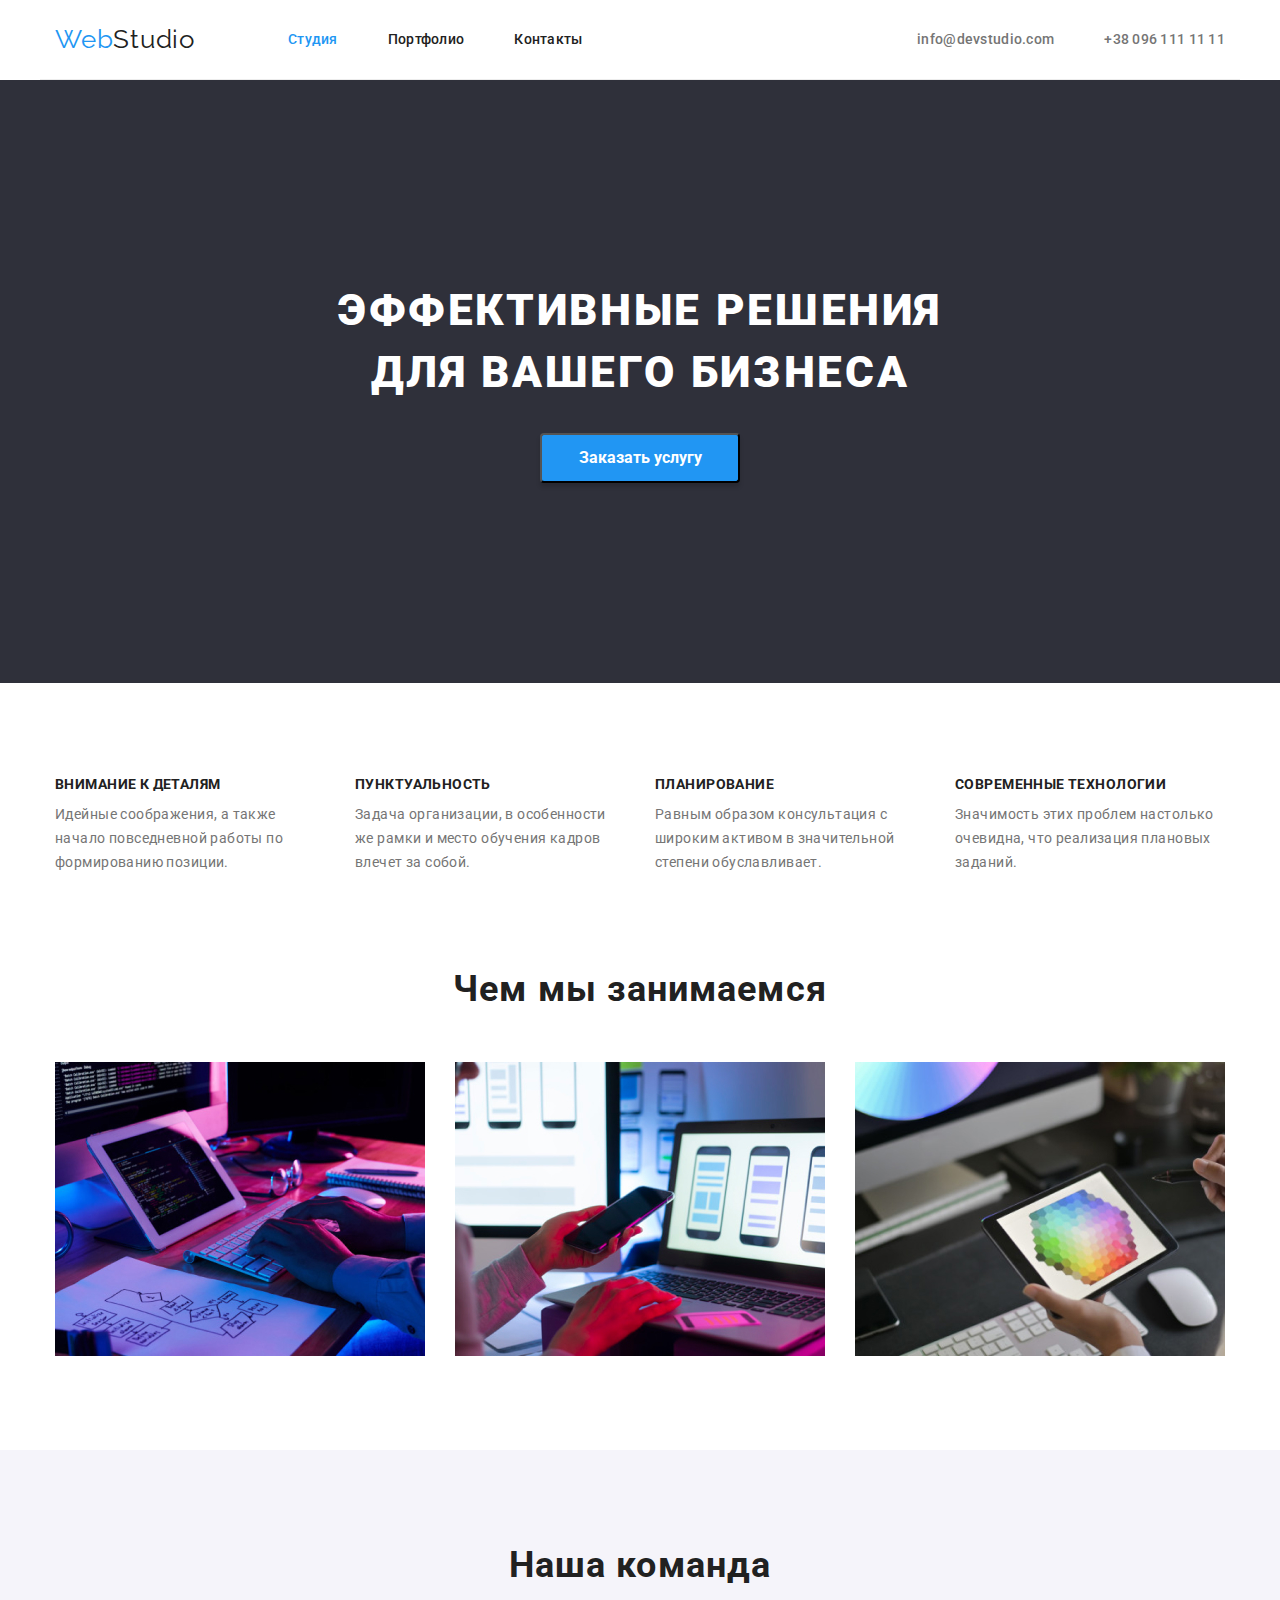
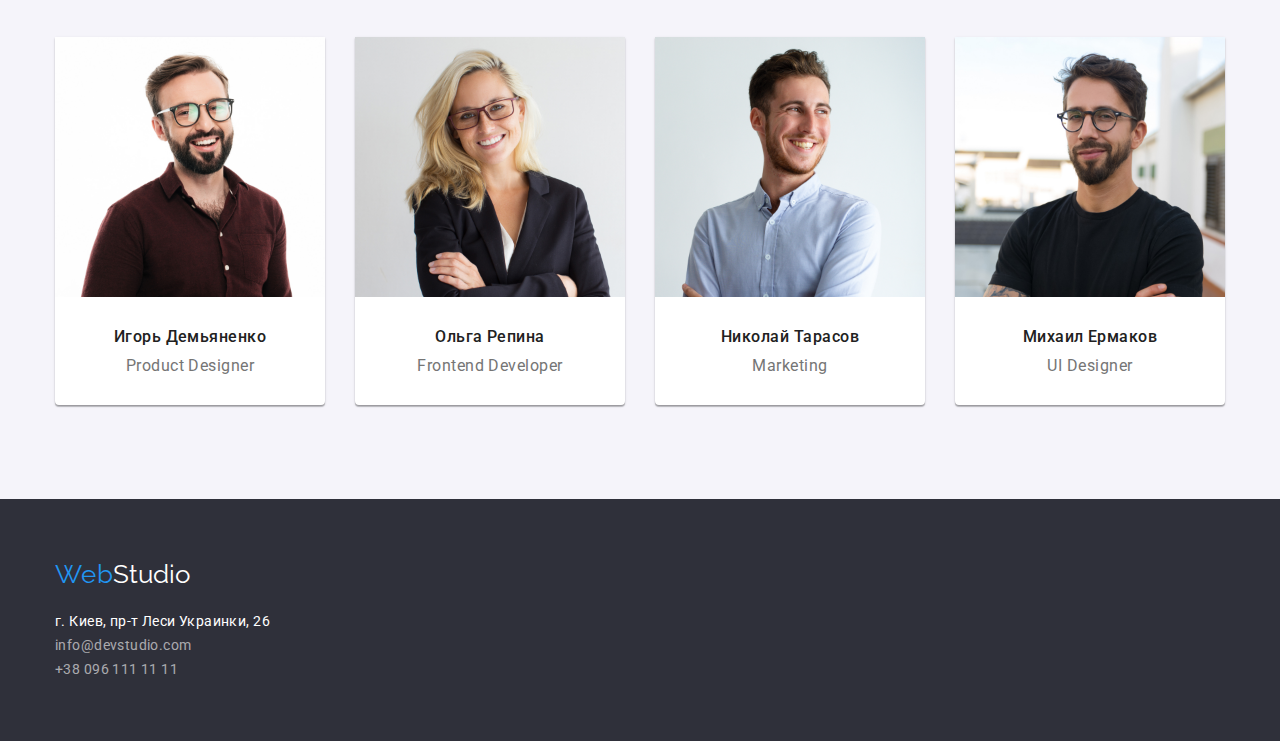
==== commit bfb96aaa: "update section" ====
--- a/index.html
+++ b/index.html
@@ -61,7 +61,7 @@
             </ul>
             </section>
 
-            <section  class="works container section">
+            <section  class="works container">
 
                 <h2 class="works-title"> Чем мы занимаемся</h2>
 
--- a/css/styles.css
+++ b/css/styles.css
@@ -6,6 +6,8 @@
     --bj-hero: #2f303a;
     --bj-about: #e5e5e5;
     --bj-team: #f5f4fa;
+    --iteam: 3;
+    --indent: 30px;
 }
 
 .visually-hidden {
@@ -291,6 +293,7 @@
     border-radius: 0px 0px 4px 4px;
     box-shadow: 0px 1px 3px rgba(0, 0, 0, 0.12), 0px 1px 1px rgba(0, 0, 0, 0.14),
         0px 2px 1px rgba(0, 0, 0, 0.2);
+        padding-bottom: 30px;
 }
 
 .team-name {
@@ -310,6 +313,7 @@
     text-align: center;
     letter-spacing: 0.03em;
     color: var(--primary-text-color);
+    margin-top: 10px;
 }
 
 footer {
@@ -400,30 +404,27 @@
     0px 2px 2px rgba(0, 0, 0, 0.12);
 }
 
-.centr {
-    margin-left: 30px;
-    margin-right: 30px;
-}
-
 .project-cards {
     display: flex;
     flex-wrap: wrap;
-    justify-content: stretch;
+    justify-content: center;
+    gap: var(--indent);
     margin-top: 50px;
+    margin-left: -15px;
+    margin-right: -15px;
 }
 
 .project {
-    box-sizing: border-box;
-    justify-content: center;
-    max-width: 370px;
+    display: block;
+    align-items: center;
+    flex-basis: calc(100% - var(--indent * (var(--iteam) -1))/var(--iteam));
     border-bottom: 1px solid #EEEEEE;
     border-right: 1px solid #EEEEEE;
     border-left: 1px solid #EEEEEE;
     background-color: var(--bj-color);
-    margin-bottom: 30px;
-}
-
-.project-name {
+}
+
+.project > .project-name {
     font-weight: 700;
     font-size: 18px;
     line-height: 2;    
@@ -433,7 +434,7 @@
     margin-top: 20px;
 }
 
-.project-about {
+.project .project-about {
     font-size: 16px;
     line-height: 1.9;
     letter-spacing: 0.03em;
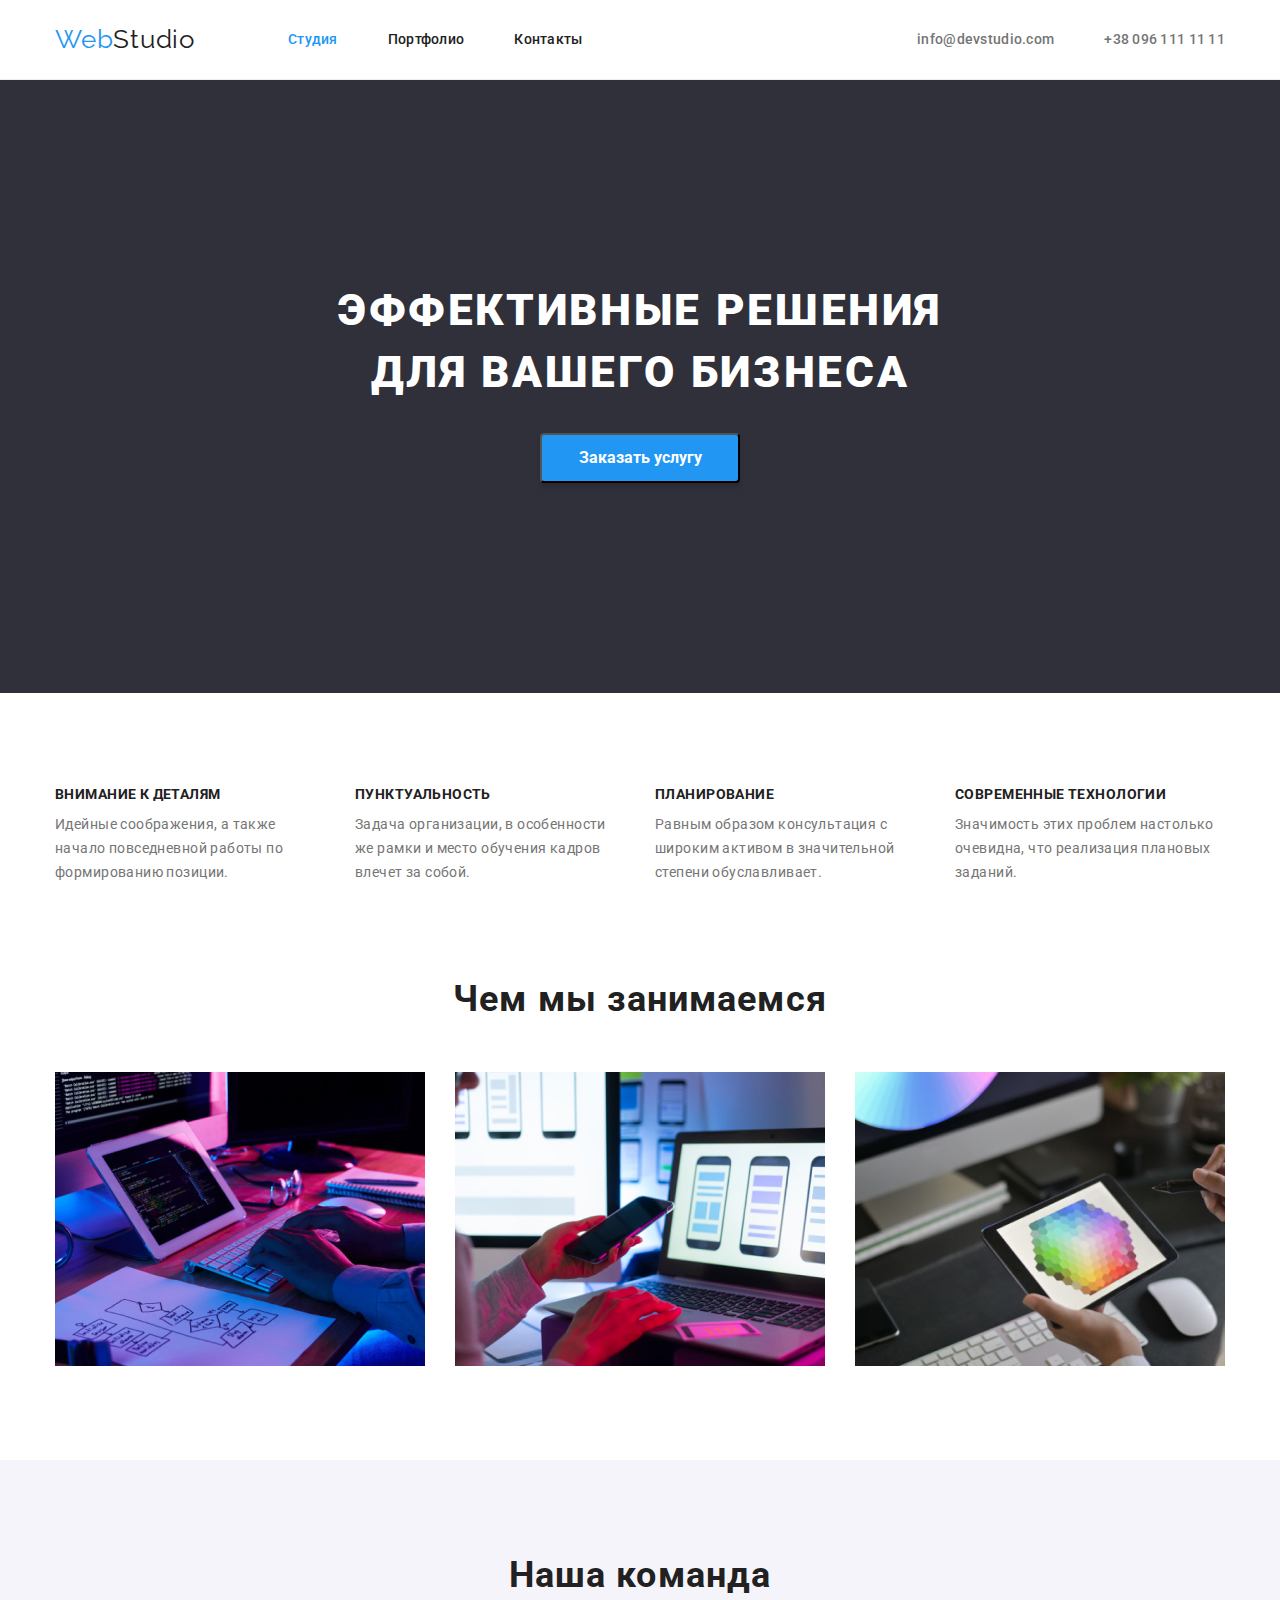
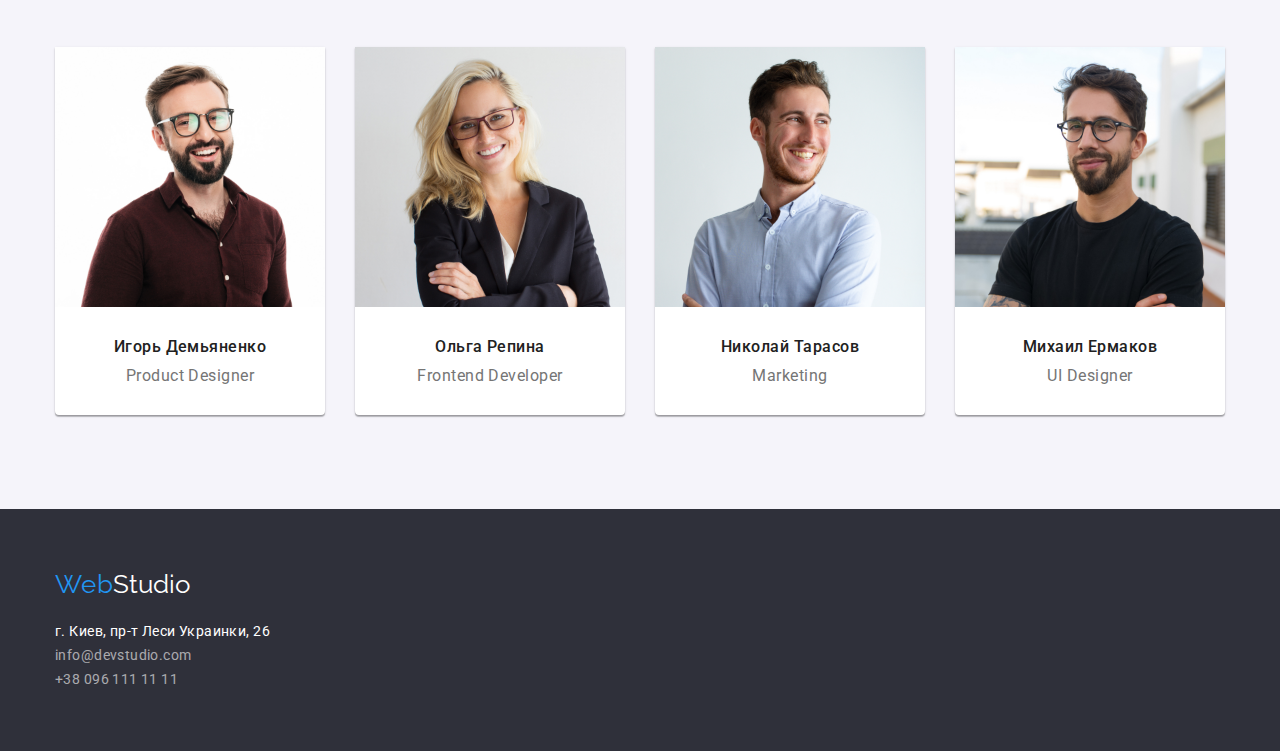
==== commit a9abc58a: "Update HW3" ====
--- a/index.html
+++ b/index.html
@@ -1,135 +1,189 @@
 <!DOCTYPE html>
 <html lang="ru">
-<head>
-    <meta charset="UTF-8">
-    <meta http-equiv="X-UA-Compatible" content="IE=edge">
-    <meta name="viewport" content="width=device-width, initial-scale=1.0">
+  <head>
+    <meta charset="UTF-8" />
+    <meta http-equiv="X-UA-Compatible" content="IE=edge" />
+    <meta name="viewport" content="width=device-width, initial-scale=1.0" />
     <title>Студия</title>
-    <link rel="stylesheet" href="https://cdnjs.cloudflare.com/ajax/libs/modern-normalize/1.0.0/modern-normalize.min.css" />
-    <link rel="preconnect" href="https://fonts.googleapis.com">
-    <link rel="preconnect" href="https://fonts.gstatic.com" crossorigin>
-    <link href="https://fonts.googleapis.com/css2?family=Raleway:wght@700&family=Roboto:wght@400;500;700;900&display=swap" rel="stylesheet">
-    <link rel="stylesheet" href="./css/styles.css">
+    <link
+      rel="stylesheet"
+      href="https://cdnjs.cloudflare.com/ajax/libs/modern-normalize/1.0.0/modern-normalize.min.css"
+    />
+    <link rel="preconnect" href="https://fonts.googleapis.com" />
+    <link rel="preconnect" href="https://fonts.gstatic.com" crossorigin />
+    <link
+      href="https://fonts.googleapis.com/css2?family=Raleway:wght@700&family=Roboto:wght@400;500;700;900&display=swap"
+      rel="stylesheet"
+    />
+    <link rel="stylesheet" href="./css/styles.css" />
+  </head>
+  <body>
+    <header>
+      <div class="header container">
+        <nav class="page-nav">
+          <a href="" class="page-nav-logo"
+            ><span class="logo-web">Web</span
+            ><span class="logo-studio">Studio</span></a
+          >
 
-</head>
-    <body>
-    <header>
-        <div class="header container">
-         <nav class="page-nav">
-                        <a href="" class="page-nav-logo"><span class="logo-web">Web</span><span class="logo-studio">Studio</span></a>
-            
-                <ul class="nav-list list">
-                    <li> <a href="./index.html" class="link accent">Студия</a></li>
-                    <li> <a href="./portfolio.html" class="link">Портфолио</a></li>
-                    <li> <a href="" class="link">Контакты</a></li>
-                </ul>
+          <ul class="nav-list list">
+            <li><a href="./index.html" class="link accent">Студия</a></li>
+            <li><a href="./portfolio.html" class="link">Портфолио</a></li>
+            <li><a href="" class="link">Контакты</a></li>
+          </ul>
         </nav>
-                <ul class="page-header-registration list">
-                    <li><a href="mailto:info@devstudio.com" class="mail">info@devstudio.com</a></li>
-                    <li><a href="tell:+380961111111" class="tell">+38 096 111 11 11</a></li>
-                </ul>
+        <ul class="page-header-registration list">
+          <li>
+            <a href="mailto:info@devstudio.com" class="mail"
+              >info@devstudio.com</a
+            >
+          </li>
+          <li>
+            <a href="tell:+380961111111" class="tell">+38 096 111 11 11</a>
+          </li>
+        </ul>
+      </div>
+    </header>
+
+    <main>
+      <section class="hero">
+        <div class="container">
+          <h1 class="hero-title">
+            Эффективные решения <br />
+            для вашего бизнеса
+          </h1>
+          <button type="button" class="hero-button">Заказать услугу</button>
         </div>
-     </header>
-    
-    <main>
-        <section class="hero">
-            <h1 class="hero-title ">Эффективные решения <br> для вашего бизнеса</h1>
-            <button type="button" class="hero-button">Заказать услугу</button>
-        </section>
+      </section>
 
-         <section class="specifics container section">
+      <section class="specifics section">
+        <div class="container">
+          <h2 class="visually-hidden">Особенности</h2>
 
-                <h2 class="visually-hidden">Особенности</h2>
+          <ul class="specifics-list list">
+            <li class="specifics-section">
+              <h3 class="specifics-title">Внимание к деталям</h3>
+              <p class="specifics-text">
+                Идейные соображения, а также начало повседневной работы по
+                формированию позиции.
+              </p>
+            </li>
+            <li class="specifics-section">
+              <h3 class="specifics-title">Пунктуальность</h3>
+              <p class="specifics-text">
+                Задача организации, в особенности же рамки и место обучения
+                кадров влечет за собой.
+              </p>
+            </li>
+            <li class="specifics-section">
+              <h3 class="specifics-title">Планирование</h3>
+              <p class="specifics-text">
+                Равным образом консультация с широким активом в значительной
+                степени обуславливает.
+              </p>
+            </li>
+            <li class="specifics-section">
+              <h3 class="specifics-title">Современные технологии</h3>
+              <p class="specifics-text">
+                Значимость этих проблем настолько очевидна, что реализация
+                плановых заданий.
+              </p>
+            </li>
+          </ul>
+        </div>
+      </section>
 
-            <ul class="specifics-list list">
-                <li class="specifics-section">
-                    <h3 class="specifics-title">Внимание к деталям</h3>
-                    <p class="specifics-text">Идейные соображения, а также начало повседневной работы по формированию позиции.</p>
-                </li> 
-                <li class="specifics-section">
-                    <h3 class="specifics-title">Пунктуальность</h3>
-                    <p class="specifics-text">Задача организации, в особенности же рамки и место обучения кадров влечет за собой.</p>
-                </li>
-                    <li class="specifics-section">
-                    <h3 class="specifics-title">Планирование</h3>
-                    <p class="specifics-text">Равным образом консультация с широким активом в значительной степени обуславливает.</p>
-                </li>
-                <li class="specifics-section">
-                        <h3 class="specifics-title">Современные технологии</h3>
-                        <p class="specifics-text">Значимость этих проблем настолько очевидна, что реализация плановых заданий.</p>
-                </li>
-            </ul>
-            </section>
+      <section class="works">
+        <div class="container">
+          <h2 class="works-title">Чем мы занимаемся</h2>
 
-            <section  class="works container">
+          <ul class="works-list list">
+            <li class="works-iteams">
+              <img
+                class="works-img"
+                src="./images/img.jpg"
+                alt="Обработка данных"
+                width="370"
+              />
+            </li>
+            <li class="works-iteams">
+              <img
+                class="works-img"
+                src="./images/phon.jpg"
+                alt="Адаптация для мобильных устройств"
+                width="370"
+              />
+            </li>
+            <li class="works-iteams">
+              <img
+                class="works-img"
+                src="./images/planshet.jpg"
+                alt="визуальный контент"
+                width="370"
+              />
+            </li>
+          </ul>
+        </div>
+      </section>
 
-                <h2 class="works-title"> Чем мы занимаемся</h2>
+      <section class="about-team section">
+        <div class="container">
+          <h2 class="about-team-title">Наша команда</h2>
 
-                <ul class="works-list list">
-                    <li>
-                        <img class="works-img" src="./images/img.jpg" alt="Обработка данных" width="370">
-                    </li>
-                    <li>
-                        <img class="works-img" src="./images/phon.jpg" alt="Адаптация для мобильных устройств" width="370">
-                    </li>
-                    <li>
-                        <img class="works-img" src="./images/planshet.jpg" alt="визуальный контент" width="370">
-                    </li>
-                </ul>
-            </section> 
-
-        <section class="about-team section">
-            <div class="container">
-            <h2 class="about-team-title">Наша команда</h2>
-
-            <ul class="team-list list">
-                <li>
-                    <div class="person-card">
-                        <img src="./images/demianenko.jpg" alt="portrait" width="270">
-                        <h3 class="team-name">Игорь Демьяненко</h3>
-                        <p class="team-position" lang="en">Product Designer</p>
-                    </div>
-                </li>
-                <li>
-                    <div class="person-card">
-                        <img src="./images/repina.jpg" alt="portrait" width="270">
-                        <h3 class="team-name">Ольга Репина</h3>
-                        <p class="team-position" lang="en">Frontend Developer</p>
-                    </div>
-                </li>
-                <li>
-                    <div class="person-card">
-                        <img src="./images/tarasov.jpg" alt="portrait" width="270">
-                        <h3 class="team-name">Николай Тарасов</h3>
-                        <p class="team-position" lang="en">Marketing</p>
-                    </div>
-                </li>
-                <li>
-                    <div class="person-card">
-                        <img src="./images/ermakov.jpg" alt="portrait" width="270">
-                        <h3 class="team-name">Михаил Ермаков</h3>
-                        <p class="team-position" lang="en">UI Designer</p>
-                    </div>
-                </li>
-            </ul>   
-            </div>
-        </section>
+          <ul class="team-list list">
+            <li class="person-card">
+              <img src="./images/demianenko.jpg" alt="portrait" width="270" />
+              <div class="person-text">
+                <h3 class="team-name">Игорь Демьяненко</h3>
+                <p class="team-position" lang="en">Product Designer</p>
+              </div>
+            </li>
+            <li class="person-card">
+              <img src="./images/repina.jpg" alt="portrait" width="270" />
+              <div class="person-text">
+                <h3 class="team-name">Ольга Репина</h3>
+                <p class="team-position" lang="en">Frontend Developer</p>
+              </div>
+            </li>
+            <li class="person-card">
+              <img src="./images/tarasov.jpg" alt="portrait" width="270" />
+              <div class="person-text">
+                <h3 class="team-name">Николай Тарасов</h3>
+                <p class="team-position" lang="en">Marketing</p>
+              </div>
+            </li>
+            <li class="person-card">
+              <img src="./images/ermakov.jpg" alt="portrait" width="270" />
+              <div class="person-text">
+                <h3 class="team-name">Михаил Ермаков</h3>
+                <p class="team-position" lang="en">UI Designer</p>
+              </div>
+            </li>
+          </ul>
+        </div>
+      </section>
     </main>
 
     <footer>
-        <div class="footer container">
-            <div class="footer-logo">
-                <a href="" class="page-nav-logo"><span class="logo-web">Web</span><span class="logo-studio-footer">Studio</span></a>
-            </div>
-            <address>
-                <ul class="footer-list list">
-                    <li class="footer-list-adress"><a href="address">г. Киев, пр-т Леси Украинки, 26</a></li>
-                    <li class="footer-list-mail"><a href="mailto:info@devstudio.com">info@devstudio.com</a></li>
-                    <li class="footer-list-tell"><a href="tel:+380961111111">+38 096 111 11 11</a></li>
-                </ul>
-            </address>
-        </div>
+      <div class="footer container">
+        <a href="" class="page-nav-logo"
+          ><span class="logo-web">Web</span
+          ><span class="logo-studio-footer">Studio</span></a
+        >
+        <address>
+          <ul class="footer-list list">
+            <li class="footer-list-adress">
+              <a href="address">г. Киев, пр-т Леси Украинки, 26</a>
+            </li>
+            <li class="footer-list-mail">
+              <a href="mailto:info@devstudio.com">info@devstudio.com</a>
+            </li>
+            <li class="footer-list-tell">
+              <a href="tel:+380961111111">+38 096 111 11 11</a>
+            </li>
+          </ul>
+        </address>
+      </div>
     </footer>
-
-</body>
-</html>+  </body>
+</html>
--- a/css/styles.css
+++ b/css/styles.css
@@ -1,445 +1,456 @@
 :root {
-    --primary-text-color: #757575;
-    --title-text-color: #212121;
-    --accent-color: #2196f3;
-    --bj-color: #ffffff;
-    --bj-hero: #2f303a;
-    --bj-about: #e5e5e5;
-    --bj-team: #f5f4fa;
-    --iteam: 3;
-    --indent: 30px;
+  --primary-text-color: #757575;
+  --title-text-color: #212121;
+  --accent-color: #2196f3;
+  --bj-color: #ffffff;
+  --bj-hero: #2f303a;
+  --bj-about: #e5e5e5;
+  --bj-team: #f5f4fa;
+  --iteam: 3;
+  --indent: 30px;
 }
 
 .visually-hidden {
-    clip: rect(0 0 0 0);
-    clip-path: inset(50%);
-    height: 1px;
-    overflow: hidden;
-    position: absolute;
-    white-space: nowrap;
-    width: 1px;
+  clip: rect(0 0 0 0);
+  clip-path: inset(50%);
+  height: 1px;
+  overflow: hidden;
+  position: absolute;
+  white-space: nowrap;
+  width: 1px;
 }
 
 .section {
-    padding-top: 94px;
-    padding-bottom: 94px;
+  padding-top: 94px;
+  padding-bottom: 94px;
 }
 
 img {
-    display: block;
-    max-width: 100%;
-    height: auto;
-}
-
-h1, h2, h3, h4, p {
-    margin: 0;
+  display: block;
+  max-width: 100%;
+  height: auto;
+}
+
+h1,
+h2,
+h3,
+h4,
+p {
+  margin: 0;
 }
 
 body {
-    font-family: "Roboto", sans-serif;
-    justify-content: center;
-    align-items: baseline;
+  font-family: "Roboto", sans-serif;
+  justify-content: center;
+  align-items: baseline;
+}
+
+header {
+  border-bottom: 1px solid #ececec;
+  padding-top: 24px;
+  padding-bottom: 24px;
 }
 
 .header {
-    display: flex;
-    align-items: center;
-    border-bottom: 1px solid #ECECEC;
-    background-color: var(--bj-color);
-    padding-top: 24px;
-    padding-bottom: 24px;
-    }
+  display: flex;
+  background-color: var(--bj-color);
+}
 
 .container {
-    width: 1200px;
-    padding-left: 15px;
-    padding-right: 15px;
-    align-items: center;
-    margin-left: auto;
-    margin-right: auto;
+  width: 1200px;
+  padding-left: 15px;
+  padding-right: 15px;
+  margin-left: auto;
+  margin-right: auto;
 }
 
 .page-nav {
-    display: flex;
-    align-items: center;
+  display: flex;
+  align-items: center;
 }
 
 .logo-web {
-        font-family: "Raleway",
-        sans-serif;
-        font-size: 26px;
-        line-height: 1.19;
-        letter-spacing: 0.03em;
-        color: var(--accent-color);
+  font-family: "Raleway", sans-serif;
+  font-size: 26px;
+  line-height: 1.19;
+  letter-spacing: 0.03em;
+  color: var(--accent-color);
 }
 
 .logo-studio {
-        font-family: "Raleway", sans-serif;
-        font-size: 26px;
-        line-height: 1.19;
-        letter-spacing: 0.03em;
-        color: var(--title-text-color);
+  font-family: "Raleway", sans-serif;
+  font-size: 26px;
+  line-height: 1.19;
+  letter-spacing: 0.03em;
+  color: var(--title-text-color);
 }
 
 .list {
-    list-style: none;
-    margin: 0;
-    padding: 0;
+  list-style: none;
+  margin: 0;
+  padding: 0;
 }
 
 .link,
 .mail,
 .tell {
-    text-decoration: none;
-}
-
+  text-decoration: none;
+}
 
 .link {
-    font-weight: 500;
-    font-size: 14px;
-    line-height: 1.14;
-    letter-spacing: 0.02em;
-    color: var(--title-text-color);
-    padding-right: 50px;
+  font-weight: 500;
+  font-size: 14px;
+  line-height: 1.14;
+  letter-spacing: 0.02em;
+  color: var(--title-text-color);
+  padding-right: 50px;
 }
 
 .accent {
-    color: var(--accent-color);
+  color: var(--accent-color);
 }
 
 .mail,
 .tell {
-    font-weight: 500;
-    font-size: 14px;
-    line-height:1.14;
-    letter-spacing: 0.02em;
-    color: var(--primary-text-color);
-}
-
-.mail{
-    margin-right: 50px;
+  font-weight: 500;
+  font-size: 14px;
+  line-height: 1.14;
+  letter-spacing: 0.02em;
+  color: var(--primary-text-color);
+}
+
+.mail {
+  margin-right: 50px;
 }
 
 .nav-list {
-    display: flex;
-    align-items: center;
-    margin-left: 93px;
+  display: flex;
+  align-items: center;
+  margin-left: 93px;
 }
 
 .nav.list .link {
-    display: flex;
-    align-items: center;
+  display: flex;
+  align-items: center;
 }
 
 .page-header-registration {
-display: flex;
-align-items: center;
-margin-left: auto;
+  display: flex;
+  align-items: center;
+  margin-left: auto;
 }
 
 .page-nav-logo:hover,
 .nav-list .link:hover,
 .page-header-registration .mail:hover,
 .page-header-registration .tell:hover {
-    color: var(--accent-color);
+  color: var(--accent-color);
 }
 
 .page-nav-logo:focus,
 .nav-list .link:focus,
 .page-header-registration .mail:focus,
 .page-header-registration .tell:focus {
-    color: var(--accent-color);
+  color: var(--accent-color);
 }
 
 .page-header-registration .mail,
 .page-header-registration .tell {
-    cursor: pointer;
-    }
+  cursor: pointer;
+}
 
 .page-nav-logo {
-    text-decoration: none;
+  text-decoration: none;
 }
 
 .hero {
-    padding-top: 200px;
-    padding-bottom: 200px;
-    background-color: var(--bj-hero);
+  padding-top: 200px;
+  padding-bottom: 210px;
+  background-color: var(--bj-hero);
 }
 
 .hero-title {
-    text-align: center;
-    text-transform: uppercase;
-    font-weight: 900;
-    font-size: 44px;
-    line-height:1.4;
-    letter-spacing: 0.06em;
-    color: var(--bj-color);
+  text-align: center;
+  text-transform: uppercase;
+  font-weight: 900;
+  font-size: 44px;
+  line-height: 1.4;
+  letter-spacing: 0.06em;
+  color: var(--bj-color);
 }
 
 .hero-button {
-    display: block;
-   justify-content: center;
-   margin-left: auto;
-   margin-right: auto;
-   margin-top: 30px;
-    width: 200px;
-    height: 50px;
-    border-radius: 4px;
-    background: var(--accent-color);
-    box-shadow: 0px 4px 4px rgba(0, 0, 0, 0.15);
-    font-weight: 700;
-    font-size: 16px;
-    line-height:1.9;
-    text-align: center;
-    color: var(--bj-color);
+  display: block;
+  margin-left: auto;
+  margin-right: auto;
+  margin-top: 30px;
+  width: 200px;
+  height: 50px;
+  border-radius: 4px;
+  background: var(--accent-color);
+  box-shadow: 0px 4px 4px rgba(0, 0, 0, 0.15);
+  font-weight: 700;
+  font-size: 16px;
+  line-height: 1.9;
+  text-align: center;
+  color: var(--bj-color);
 }
 
 .hero-button:hover {
-    cursor: pointer;
+  cursor: pointer;
 }
 
 .hero-button:focus {
-    border-color: var(--bj-color);
+  border-color: var(--bj-color);
 }
 
 .specifics {
-   padding-top: 94px;
-   padding-bottom: 94px;
+  padding-top: 94px;
+  padding-bottom: 94px;
 }
 
 .specifics-list {
-    display: flex;
-    align-items: center;
-    margin-left: auto;
-    margin-right: auto;
-}
-
-.specifics-section {
-padding-right: 30px;
+  display: flex;
+  align-items: center;
+  margin-left: auto;
+  margin-right: auto;
+}
+
+.specifics-section:not(:last-child) {
+  margin-right: 30px;
 }
 
 .specifics-title {
-    font-weight: 700;
-    font-size: 14px;
-    line-height: 1.14;
-    letter-spacing: 0.03em;
-    text-transform: uppercase;
-    color: var(--title-text-color);
-    margin-bottom: 10px;
+  font-weight: 700;
+  font-size: 14px;
+  line-height: 1.14;
+  letter-spacing: 0.03em;
+  text-transform: uppercase;
+  color: var(--title-text-color);
+  margin-bottom: 10px;
 }
 
 .specifics-text {
-    width: 270px;
-    font-size: 14px;
-    line-height: 1.7;
-    letter-spacing: 0.03em;
-    color: var(--primary-text-color);
+  width: 270px;
+  font-size: 14px;
+  line-height: 1.7;
+  letter-spacing: 0.03em;
+  color: var(--primary-text-color);
 }
 
 .works {
-    padding-bottom: 94px;
+  padding-bottom: 94px;
 }
 
 .works-title {
-    text-align: center;
-    font-weight: 700;
-    font-size: 36px;
-    line-height: 1.2;
-    letter-spacing: 0.03em;
-    color: var(--title-text-color);
+  text-align: center;
+  font-weight: 700;
+  font-size: 36px;
+  line-height: 1.2;
+  letter-spacing: 0.03em;
+  color: var(--title-text-color);
 }
 
 .works-list {
-display: flex;
-align-items: center;
-justify-content: space-between;
-margin-top: 50px;
-
+  display: flex;
+  margin-top: 50px;
 }
 
 .works-img {
-    max-width: 370px;
-}
-
+  max-width: 370px;
+}
+
+.works-iteams:not(:first-child) {
+  margin-left: 30px;
+}
 
 .about {
-    background-color: var(--bj-about);
+  background-color: var(--bj-about);
 }
 .about-team {
-    background-color: var(--bj-team);
+  background-color: var(--bj-team);
 }
 
 .about-team-title {
-    font-weight: 700;
-    font-size: 36px;
-    line-height: 1.2;
-    text-align: center;
-    letter-spacing: 0.03em;
-    color: var(--title-text-color);
+  font-weight: 700;
+  font-size: 36px;
+  line-height: 1.2;
+  text-align: center;
+  letter-spacing: 0.03em;
+  color: var(--title-text-color);
 }
 
 .team-list {
-display: flex;
-align-items: center;
-justify-content: space-between;
-margin-top: 50px;
+  display: flex;
+  margin-top: 50px;
 }
 
 .person-card {
-    box-sizing: border-box;
-    width: 270px;
-    height: 368px;
-    background-color: var(--bj-color);
-    border-radius: 0px 0px 4px 4px;
-    box-shadow: 0px 1px 3px rgba(0, 0, 0, 0.12), 0px 1px 1px rgba(0, 0, 0, 0.14),
-        0px 2px 1px rgba(0, 0, 0, 0.2);
-        padding-bottom: 30px;
+  box-sizing: border-box;
+  width: 270px;
+  height: 368px;
+  background-color: var(--bj-color);
+  border-radius: 0px 0px 4px 4px;
+  box-shadow: 0px 1px 3px rgba(0, 0, 0, 0.12), 0px 1px 1px rgba(0, 0, 0, 0.14),
+    0px 2px 1px rgba(0, 0, 0, 0.2);
+  padding-bottom: 30px;
+}
+
+.person-card:not(:last-child) {
+  margin-right: 30px;
+}
+
+.person-text {
+  align-items: center;
+  padding-top: 30px;
+  padding-bottom: 30px;
 }
 
 .team-name {
-    font-weight: 500;
-    font-size: 16px;
-    line-height: 1.2;
-    text-align: center;
-    letter-spacing: 0.03em;
-    color: var(--title-text-color);
-    margin-top: 30px;
-    margin-bottom: 0px;
+  font-weight: 500;
+  font-size: 16px;
+  line-height: 1.2;
+  text-align: center;
+  letter-spacing: 0.03em;
+  color: var(--title-text-color);
+  margin-bottom: 0px;
 }
 
 .team-position {
-    font-size: 16px;
-    line-height: 1.2;
-    text-align: center;
-    letter-spacing: 0.03em;
-    color: var(--primary-text-color);
-    margin-top: 10px;
+  font-size: 16px;
+  line-height: 1.2;
+  text-align: center;
+  letter-spacing: 0.03em;
+  color: var(--primary-text-color);
+  padding-top: 10px;
 }
 
 footer {
-    background-color: var(--bj-hero);
-    padding-top: 60px;
-    padding-bottom: 60px;
+  background-color: var(--bj-hero);
+  padding-top: 60px;
+  padding-bottom: 60px;
 }
 
 .logo-studio-footer {
-    font-family: "Raleway", sans-serif;
-    font-size: 26px;
-    line-height: 1.2;
-    color: var(--bj-color);
+  font-family: "Raleway", sans-serif;
+  font-size: 26px;
+  line-height: 1.2;
+  color: var(--bj-color);
+}
+
+address {
+  margin-top: 20px;
 }
 
 .footer-list {
-    text-decoration: none;
-    margin-top: 20px;
-}
-
-.footer-list-adress > a{
-    font-style: normal;
-    font-weight: 400;
-    font-size: 14px;
-    line-height: 1.7;
-    letter-spacing: 0.03em;
-    text-decoration: none;
-    color: var(--bj-color);
-    }
-
-.footer-list-mail > a{
-    font-style: normal;
-    font-weight: 400;
-    font-size: 14px;
-    line-height: 1.7;    
-    letter-spacing: 0.03em;
-    color: rgba(255, 255, 255, 0.6);
-    text-decoration: none;
+  text-decoration: none;
+}
+
+.footer-list-adress > a {
+  font-style: normal;
+  font-weight: 400;
+  font-size: 14px;
+  line-height: 1.7;
+  letter-spacing: 0.03em;
+  text-decoration: none;
+  color: var(--bj-color);
+}
+
+.footer-list-mail > a {
+  font-style: normal;
+  font-weight: 400;
+  font-size: 14px;
+  line-height: 1.7;
+  letter-spacing: 0.03em;
+  color: rgba(255, 255, 255, 0.6);
+  text-decoration: none;
 }
 
 .footer-list-tell > a {
-    font-style: normal;
-    font-weight: 400;
-    font-size: 14px;
-    line-height: 1.7;
-    letter-spacing: 0.03em;
-    color: rgba(255, 255, 255, 0.6);
-    text-decoration: none;
+  font-style: normal;
+  font-weight: 400;
+  font-size: 14px;
+  line-height: 1.7;
+  letter-spacing: 0.03em;
+  color: rgba(255, 255, 255, 0.6);
+  text-decoration: none;
 }
 
 .footer-list-mail > a:hover,
 .footer-list-tell > a:hover,
 .footer-list-mail > a:focus,
 .footer-list-tell > a:focus {
-    color: var(--accent-color);
+  color: var(--accent-color);
 }
 
 .nav {
-    display: flex;
-    align-items: center;
-    justify-content: center;
+  display: flex;
+  align-items: center;
+  justify-content: center;
+}
+
+.nav-iteams:not(:last-child) {
+  margin-right: 8px;
 }
 
 .nav-button {
-    font-weight: 500;
-    font-size: 16px;
-    line-height: 1.6;
-    text-align: center;
-    letter-spacing: 0.03em;
-    color: var(--title-text-color);
-    background-color: var(--bj-team);
-    border-radius: 4px;
-    border: none;
-    padding-top: 6px;
-    padding-left:  22px;
-    padding-bottom: 6px;
-    padding-right: 22px;
-    margin-right: 8px;
-    }
+  font-weight: 500;
+  font-size: 16px;
+  line-height: 1.6;
+  text-align: center;
+  letter-spacing: 0.03em;
+  color: var(--title-text-color);
+  background-color: var(--bj-team);
+  border-radius: 4px;
+  border: none;
+  padding-top: 6px;
+  padding-left: 22px;
+  padding-bottom: 6px;
+  padding-right: 22px;
+}
 
 .nav-button:hover,
 .nav-button:focus {
-    cursor: pointer;
-    color: var(--bj-color);
-    background-color: var(--accent-color);
-    box-shadow: 0px 3px 1px rgba(0, 0, 0, 0.1),
-    0px 1px 2px rgba(0, 0, 0, 0.08),
+  cursor: pointer;
+  color: var(--bj-color);
+  background-color: var(--accent-color);
+  box-shadow: 0px 3px 1px rgba(0, 0, 0, 0.1), 0px 1px 2px rgba(0, 0, 0, 0.08),
     0px 2px 2px rgba(0, 0, 0, 0.12);
 }
 
 .project-cards {
-    display: flex;
-    flex-wrap: wrap;
-    justify-content: center;
-    gap: var(--indent);
-    margin-top: 50px;
-    margin-left: -15px;
-    margin-right: -15px;
+  display: flex;
+  flex-wrap: wrap;
+  margin-top: 50px;
+  margin-left: -30px;
+  margin-bottom: -30px;
 }
 
 .project {
-    display: block;
-    align-items: center;
-    flex-basis: calc(100% - var(--indent * (var(--iteam) -1))/var(--iteam));
-    border-bottom: 1px solid #EEEEEE;
-    border-right: 1px solid #EEEEEE;
-    border-left: 1px solid #EEEEEE;
-    background-color: var(--bj-color);
-}
-
-.project > .project-name {
-    font-weight: 700;
-    font-size: 18px;
-    line-height: 2;    
-    letter-spacing: 0.06em;
-    color: var(--title-text-color);
-    margin-left: 24px;
-    margin-top: 20px;
-}
-
-.project .project-about {
-    font-size: 16px;
-    line-height: 1.9;
-    letter-spacing: 0.03em;
-    color: var(--primary-text-color);
-    margin-left: 24px;
-    margin-top: 4px;
-    margin-bottom: 20px;
-}+  background-color: var(--bj-color);
+  margin-left: 30px;
+  margin-bottom: 30px;
+}
+
+.project-text {
+  border-bottom: 1px solid #eeeeee;
+  border-right: 1px solid #eeeeee;
+  border-left: 1px solid #eeeeee;
+  padding: 20px 24px;
+}
+
+.project-name {
+  font-weight: 700;
+  font-size: 18px;
+  line-height: 2;
+  letter-spacing: 0.06em;
+  color: var(--title-text-color);
+}
+
+.project-about {
+  font-size: 16px;
+  line-height: 1.9;
+  letter-spacing: 0.03em;
+  color: var(--primary-text-color);
+  margin-top: 4px;
+}
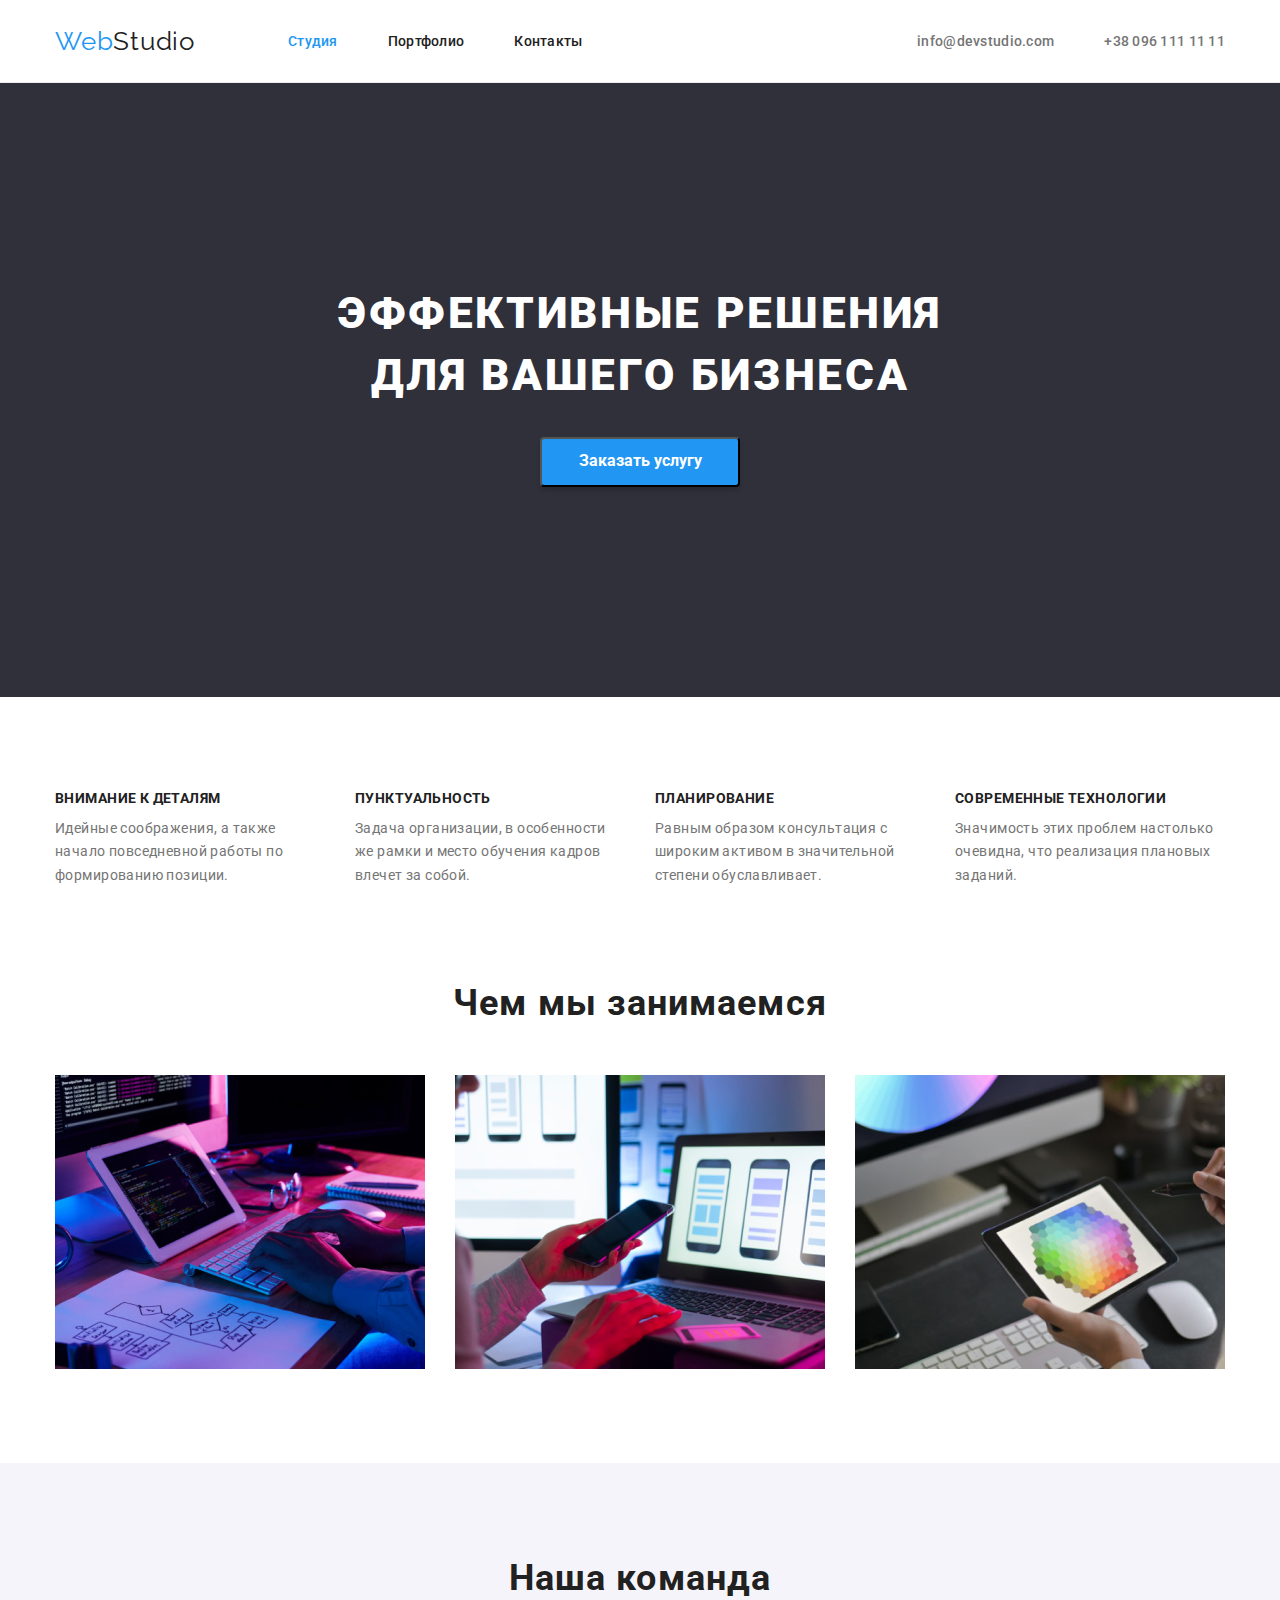
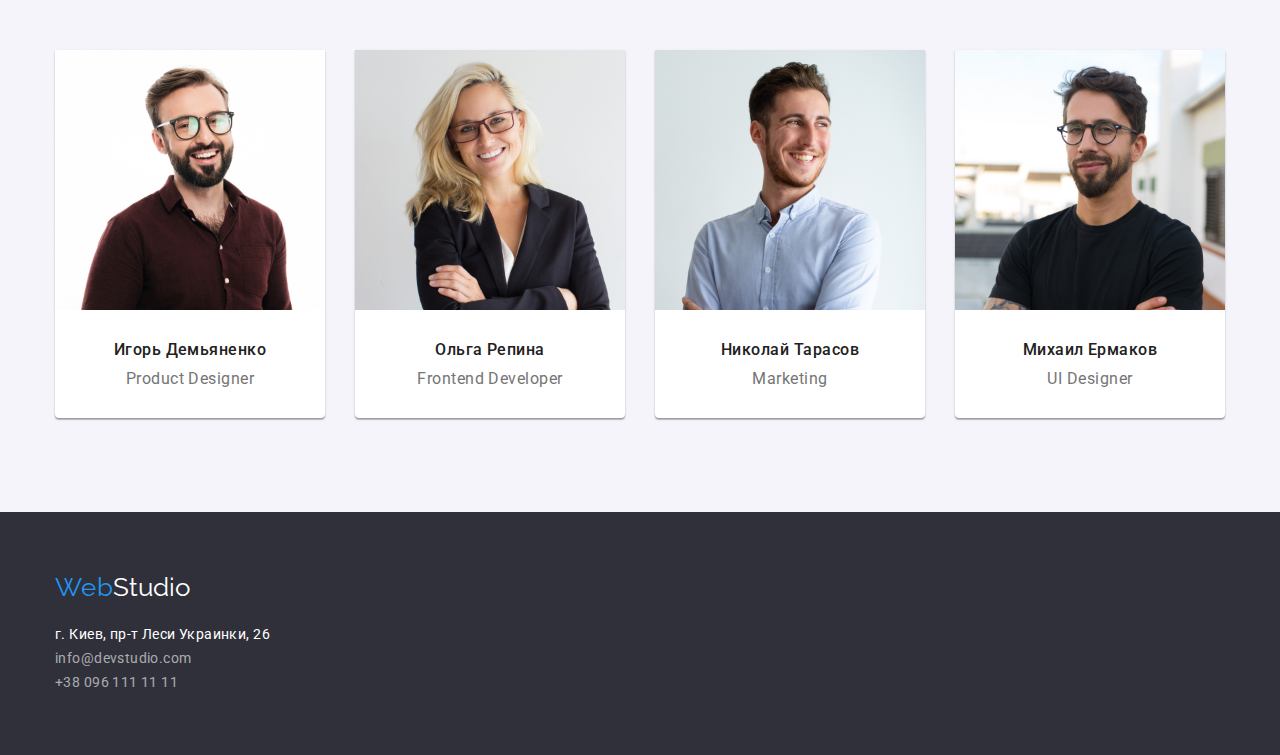
==== commit a8c56727: "Update" ====
--- a/index.html
+++ b/index.html
@@ -27,17 +27,21 @@
           >
 
           <ul class="nav-list list">
-            <li><a href="./index.html" class="link accent">Студия</a></li>
-            <li><a href="./portfolio.html" class="link">Портфолио</a></li>
-            <li><a href="" class="link">Контакты</a></li>
+            <li class="nav-list-link">
+              <a href="./index.html" class="link accent">Студия</a>
+            </li>
+            <li class="nav-list-link">
+              <a href="./portfolio.html" class="link">Портфолио</a>
+            </li>
+            <li class="nav-list-link"><a href="" class="link">Контакты</a></li>
           </ul>
         </nav>
         <ul class="page-header-registration list">
-          <li>
+          <li class="nav-list-link">
             <a href="mailto:info@devstudio.com" class="mail"
               >info@devstudio.com</a
             >
-          </li>
+          </li class="nav-list-link">
           <li>
             <a href="tell:+380961111111" class="tell">+38 096 111 11 11</a>
           </li>
--- a/css/styles.css
+++ b/css/styles.css
@@ -47,8 +47,6 @@
 
 header {
   border-bottom: 1px solid #ececec;
-  padding-top: 24px;
-  padding-bottom: 24px;
 }
 
 .header {
@@ -97,13 +95,21 @@
   text-decoration: none;
 }
 
+.nav-list-link:not(:last-child) {
+  margin-right: 50px;
+}
+
+.nav-list-link {
+  padding-top: 32px;
+  padding-bottom: 32px;
+}
+
 .link {
   font-weight: 500;
   font-size: 14px;
   line-height: 1.14;
   letter-spacing: 0.02em;
   color: var(--title-text-color);
-  padding-right: 50px;
 }
 
 .accent {
@@ -119,10 +125,6 @@
   color: var(--primary-text-color);
 }
 
-.mail {
-  margin-right: 50px;
-}
-
 .nav-list {
   display: flex;
   align-items: center;
@@ -130,7 +132,7 @@
 }
 
 .nav.list .link {
-  display: flex;
+  display: block;
   align-items: center;
 }
 
@@ -293,7 +295,6 @@
   border-radius: 0px 0px 4px 4px;
   box-shadow: 0px 1px 3px rgba(0, 0, 0, 0.12), 0px 1px 1px rgba(0, 0, 0, 0.14),
     0px 2px 1px rgba(0, 0, 0, 0.2);
-  padding-bottom: 30px;
 }
 
 .person-card:not(:last-child) {
@@ -322,7 +323,7 @@
   text-align: center;
   letter-spacing: 0.03em;
   color: var(--primary-text-color);
-  padding-top: 10px;
+  margin-top: 10px;
 }
 
 footer {
@@ -422,14 +423,19 @@
   display: flex;
   flex-wrap: wrap;
   margin-top: 50px;
-  margin-left: -30px;
-  margin-bottom: -30px;
 }
 
 .project {
   background-color: var(--bj-color);
-  margin-left: 30px;
+  margin-right: 30px;
   margin-bottom: 30px;
+}
+.project:nth-child(3n) {
+  margin-right: 0px;
+}
+
+.project:nth-child(n + 7) {
+  margin-bottom: 0px;
 }
 
 .project-text {
